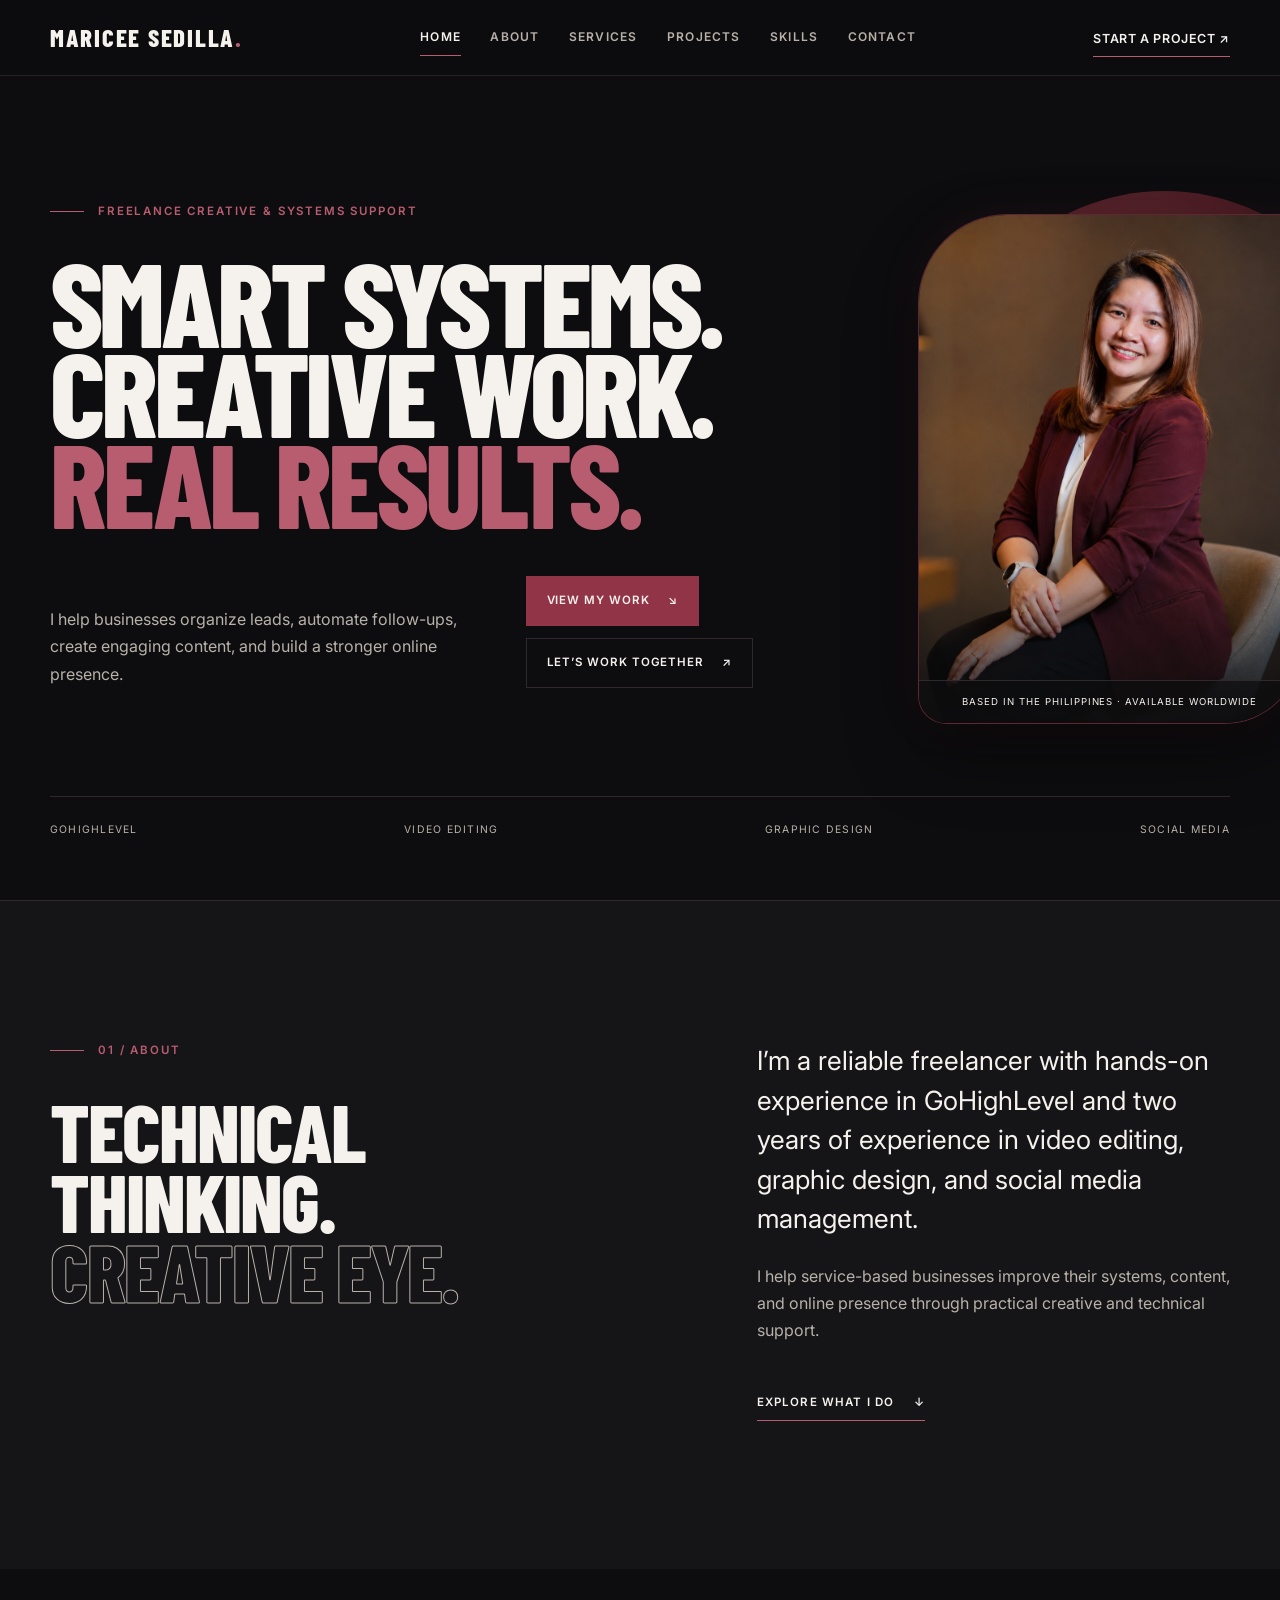
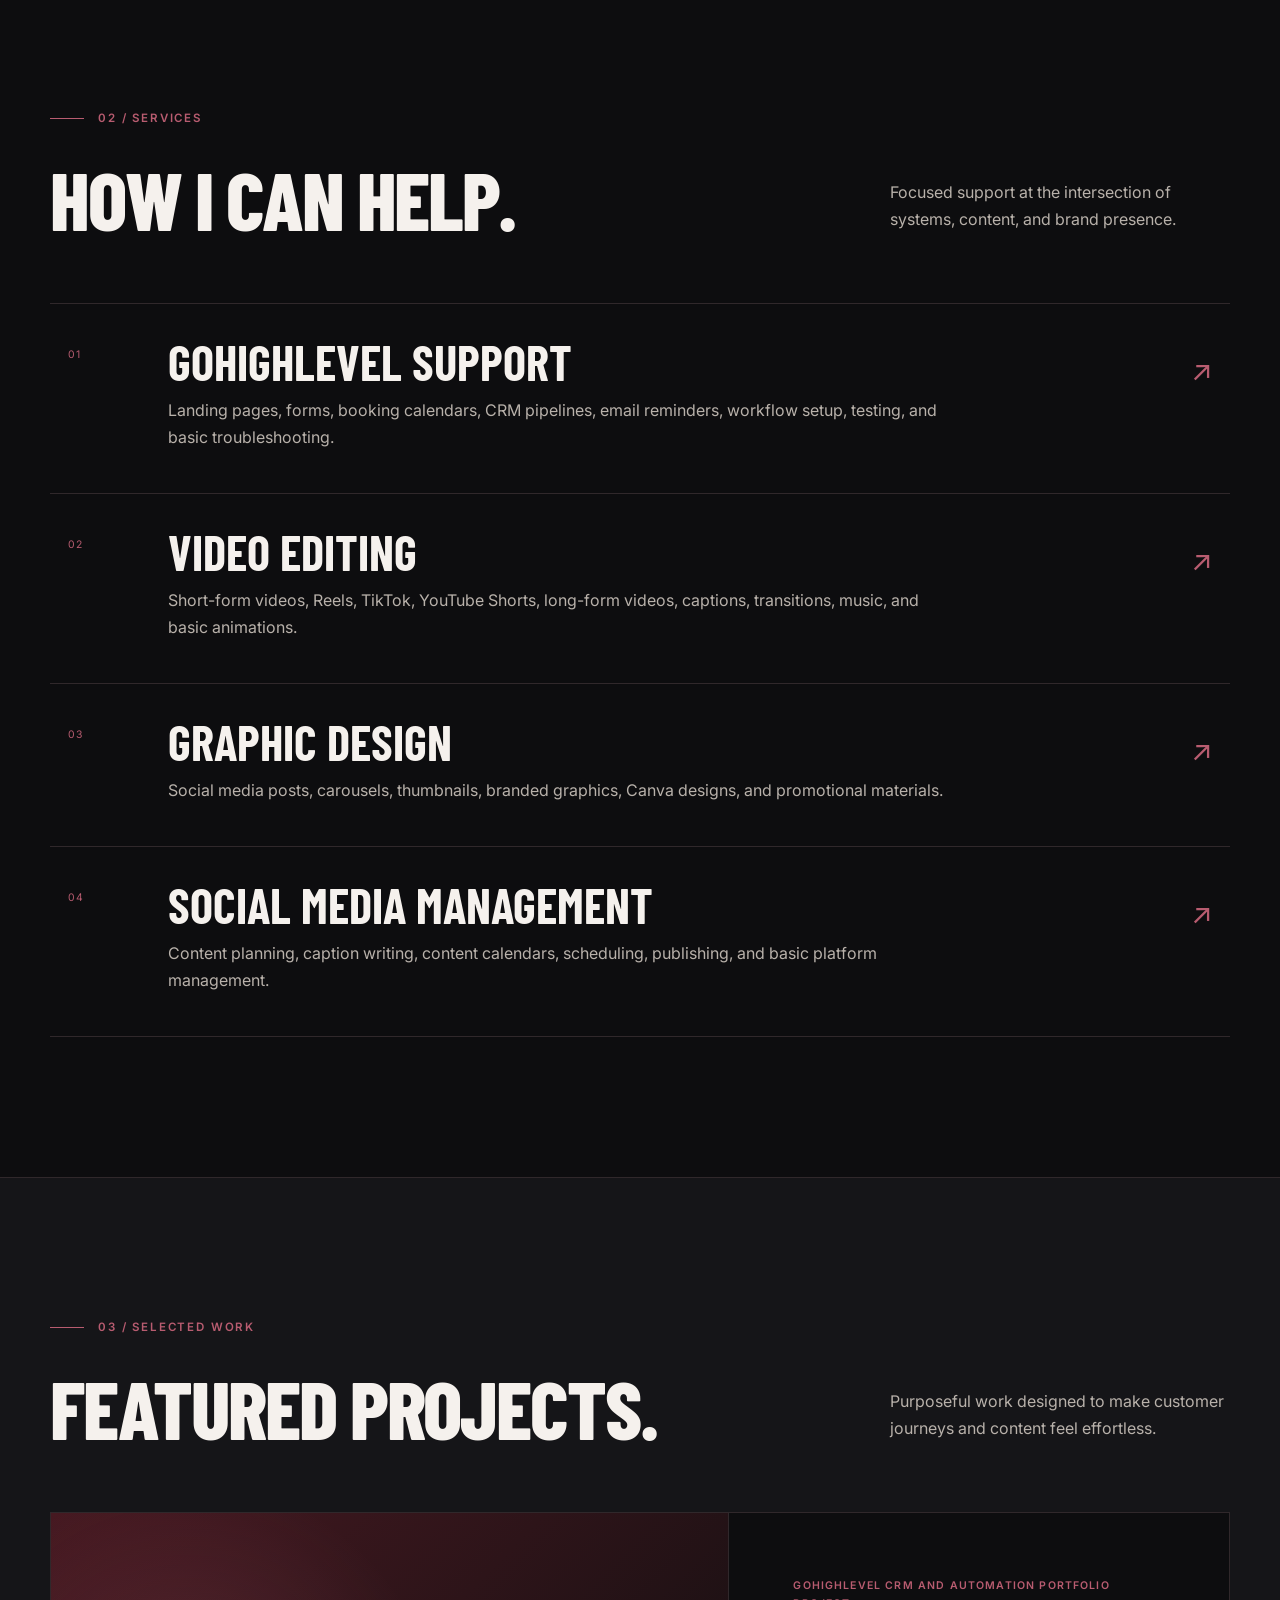
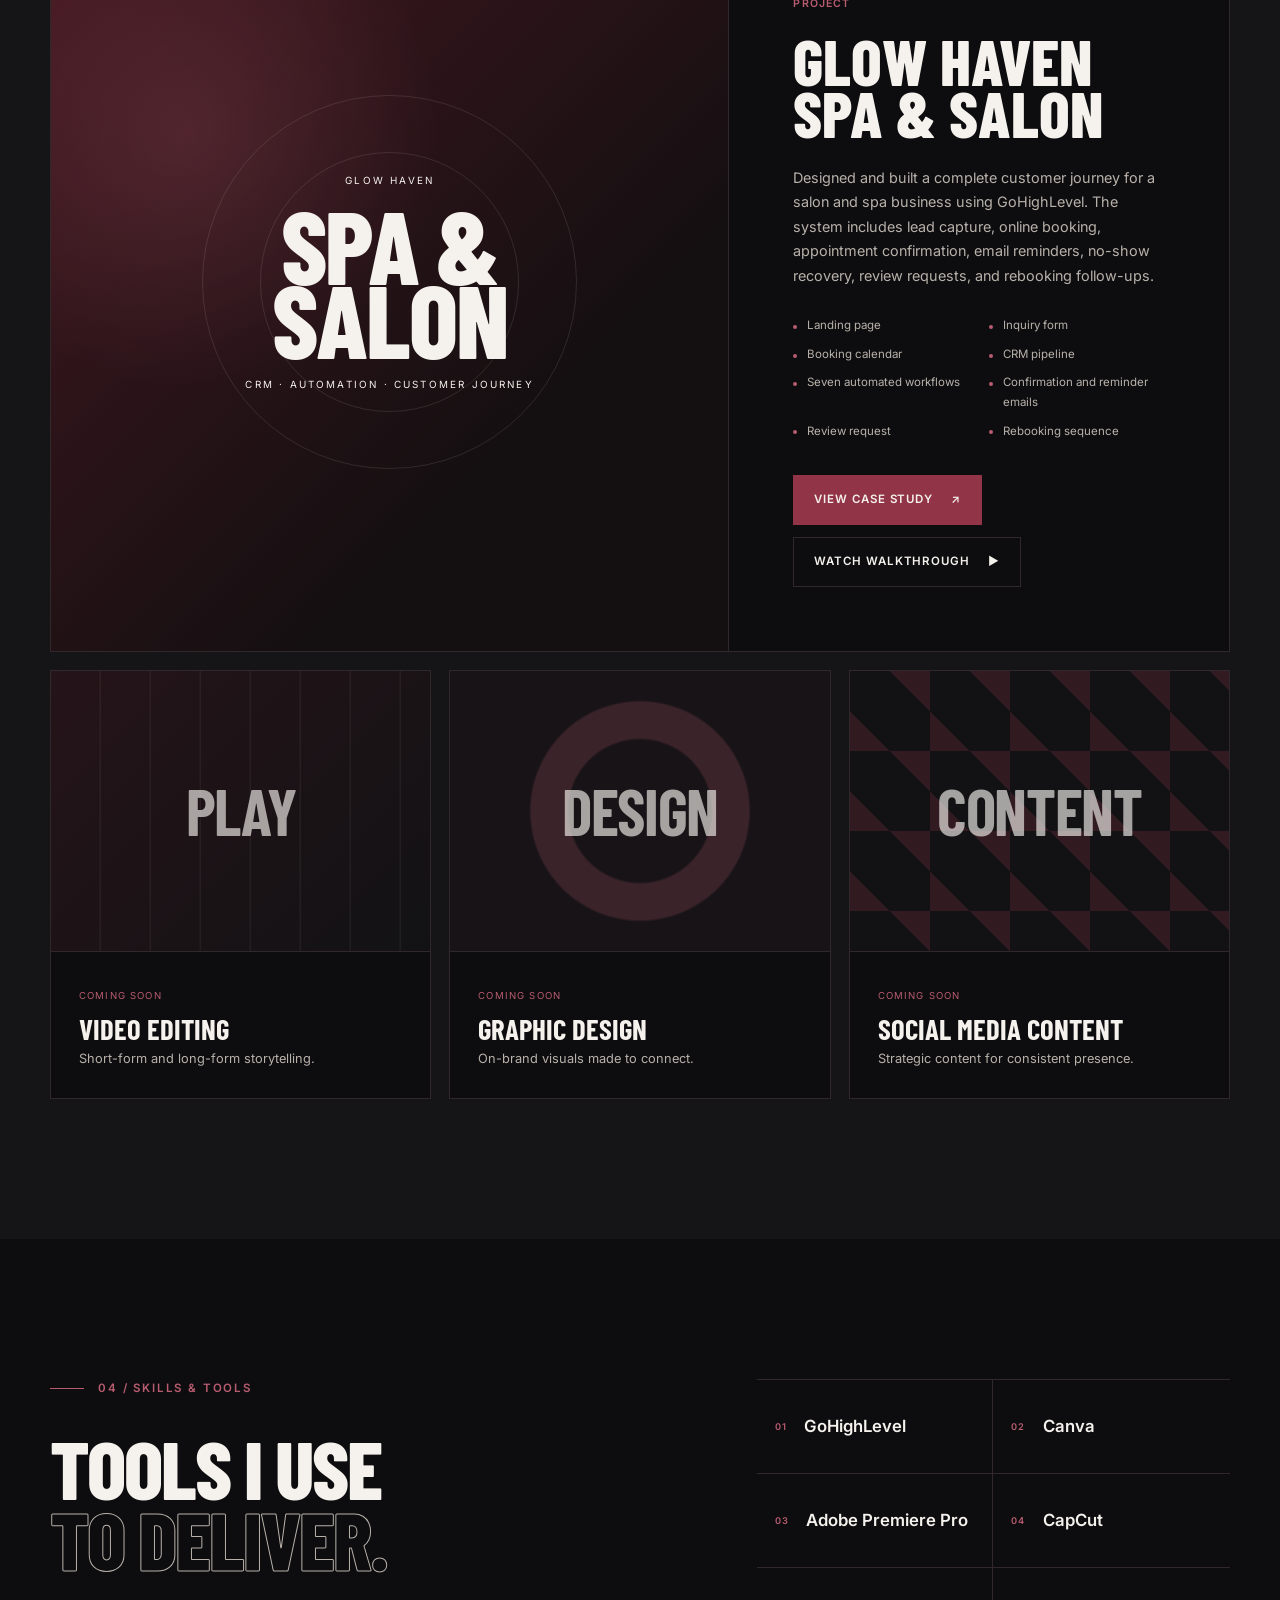
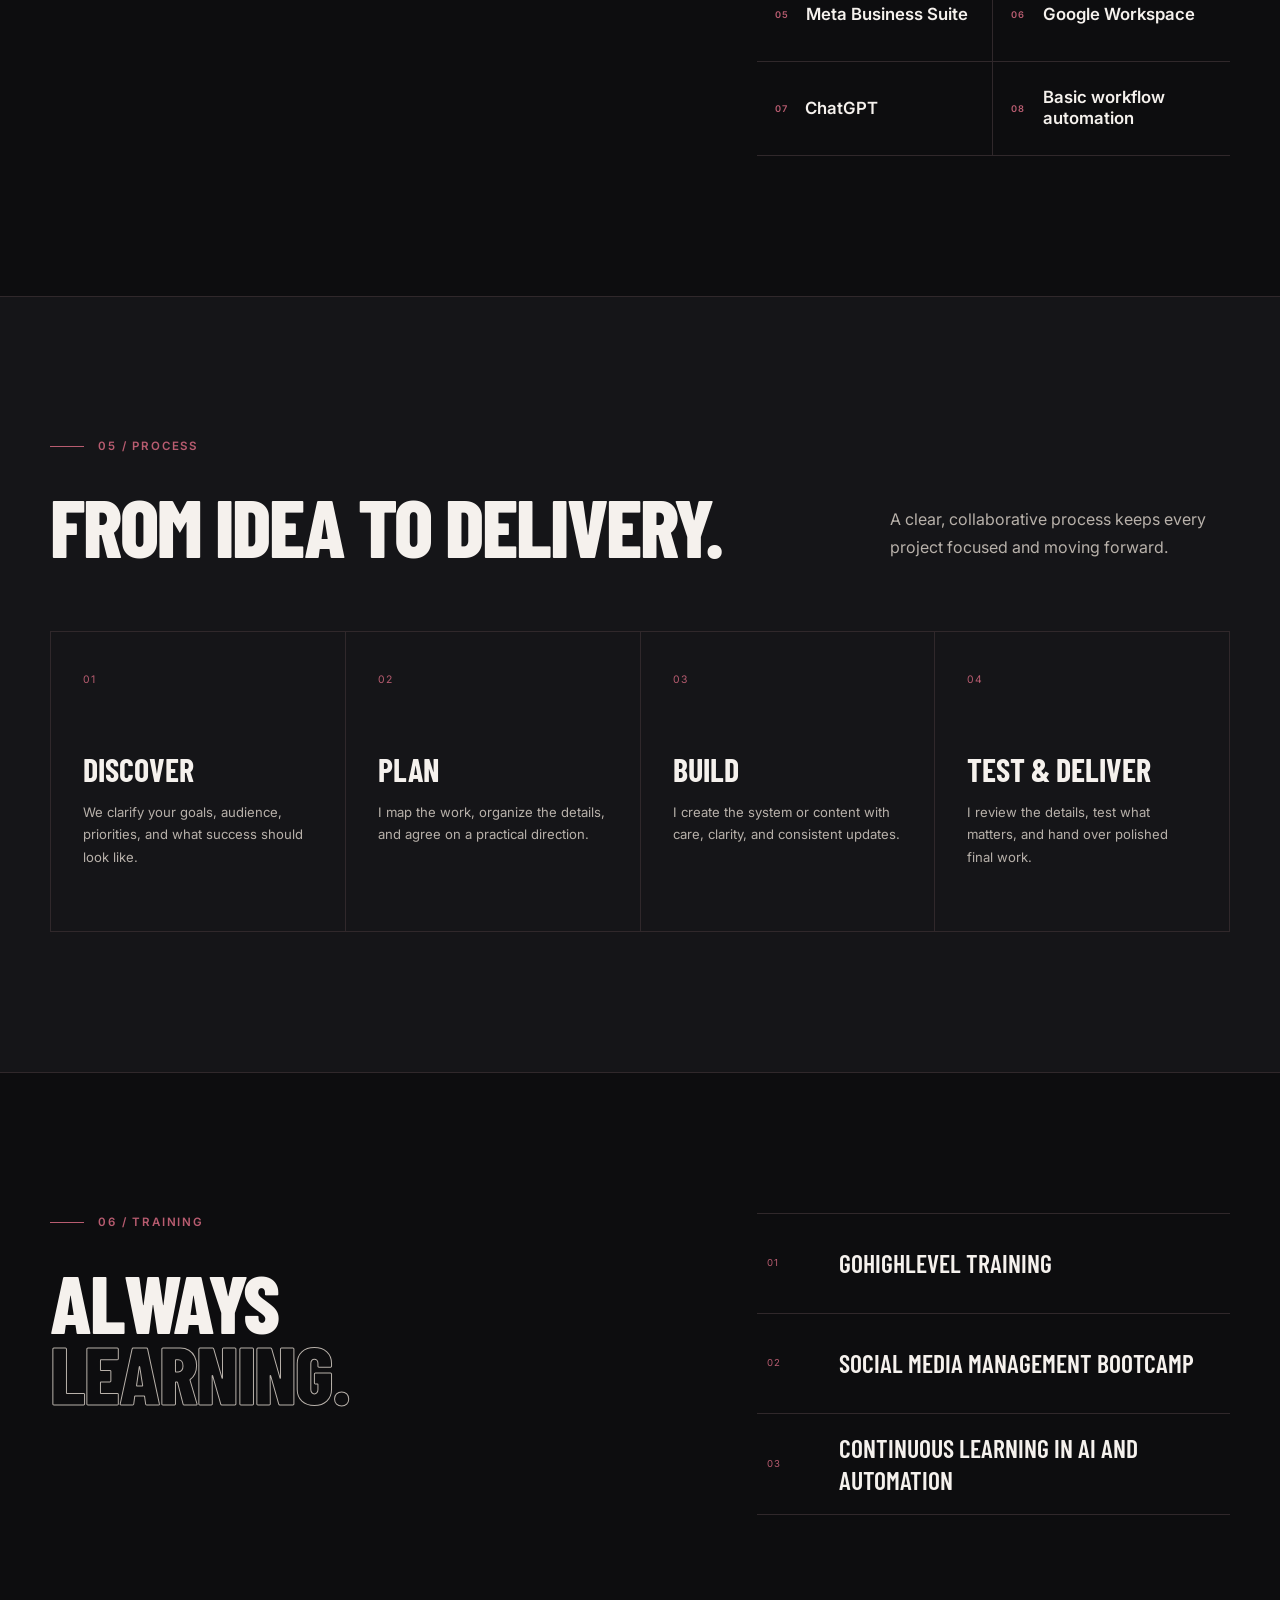
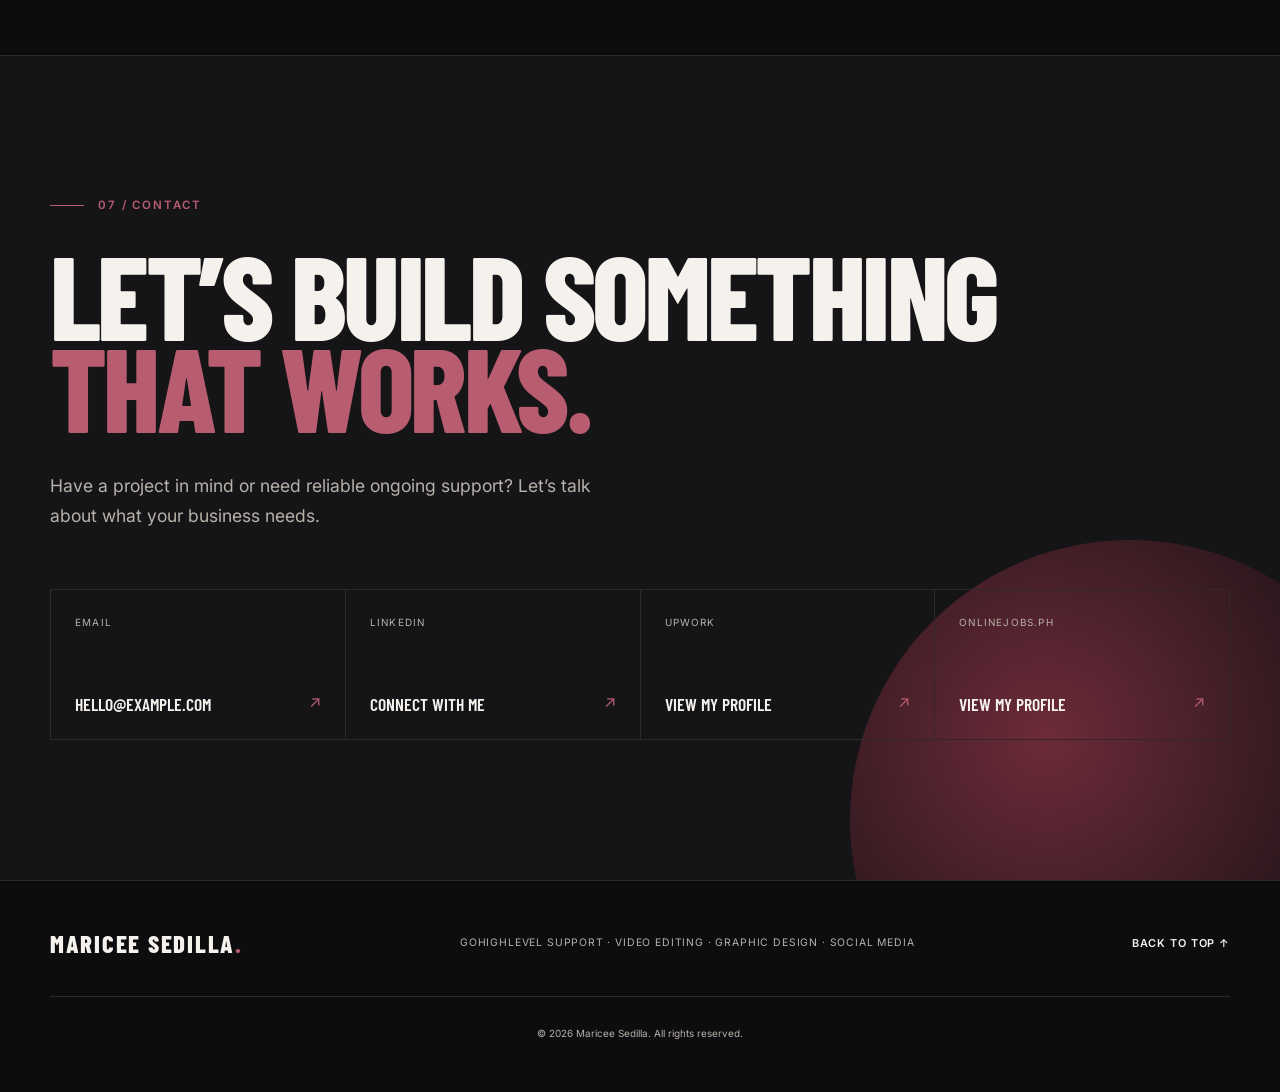
==== index.html @ 6bde1cee "Add GHL and video editing portfolio pages" ====
<!DOCTYPE html>
<html lang="en">
<head>
  <meta charset="UTF-8">
  <meta name="viewport" content="width=device-width, initial-scale=1.0">
  <meta name="description" content="Maricee provides GoHighLevel support, video editing, graphic design, and social media management for service-based businesses.">
  <meta name="theme-color" content="#0D0D0F">
  <title>Maricee — Systems, Content & Creative Support</title>
  <link rel="preconnect" href="https://fonts.googleapis.com">
  <link rel="preconnect" href="https://fonts.gstatic.com" crossorigin>
  <link href="https://fonts.googleapis.com/css2?family=Barlow+Condensed:wght@600;700;800&family=Inter:wght@400;500;600&display=swap" rel="stylesheet">
  <link rel="stylesheet" href="styles.css">
  <script src="script.js" defer></script>
</head>
<body>
  <a class="skip-link" href="#main-content">Skip to main content</a>

  <header class="site-header" id="home">
    <div class="header-inner container">
      <a class="brand" href="#home" aria-label="Maricee Sedilla, back to home">
        MARICEE SEDILLA<span aria-hidden="true">.</span>
      </a>

      <button class="menu-toggle" type="button" aria-expanded="false" aria-controls="primary-navigation">
        <span class="sr-only">Open navigation menu</span>
        <span></span>
        <span></span>
      </button>

      <nav class="primary-nav" id="primary-navigation" aria-label="Primary navigation">
        <a href="#home">Home</a>
        <a href="#about">About</a>
        <a href="#services">Services</a>
        <a href="#projects">Projects</a>
        <a href="#skills">Skills</a>
        <a href="#contact">Contact</a>
      </nav>

      <a class="header-cta" href="#contact">Start a project <span aria-hidden="true">↗</span></a>
    </div>
  </header>

  <main id="main-content">
    <section class="hero section-pad" aria-labelledby="hero-title">
      <div class="hero-orb" aria-hidden="true"></div>
      <div class="hero-grid container">
        <div class="hero-copy">
          <p class="eyebrow"><span>Freelance creative & systems support</span></p>
          <h1 id="hero-title">
            <span>SMART SYSTEMS.</span>
            <span>CREATIVE WORK.</span>
            <span class="accent-text">REAL RESULTS.</span>
          </h1>
          <div class="hero-intro">
            <p>I help businesses organize leads, automate follow-ups, create engaging content, and build a stronger online presence.</p>
            <div class="button-row">
              <a class="button button-primary" href="#projects">View My Work <span aria-hidden="true">↘</span></a>
              <a class="button button-secondary" href="#contact">Let’s Work Together <span aria-hidden="true">↗</span></a>
            </div>
          </div>
        </div>

        <div class="hero-portrait-wrap">
          <div class="portrait-frame">
            <img class="portrait-image" src="Image/maricee-sedilla.png" alt="Professional portrait of Maricee Sedilla">
            <span class="portrait-label">Based in the Philippines · Available worldwide</span>
          </div>
        </div>
      </div>

      <div class="hero-footer container" aria-label="Services overview">
        <span>GoHighLevel</span>
        <span>Video Editing</span>
        <span>Graphic Design</span>
        <span>Social Media</span>
      </div>
    </section>

    <section class="about section-pad" id="about" aria-labelledby="about-title">
      <div class="container split-layout">
        <div class="section-heading">
          <p class="eyebrow"><span>01 / About</span></p>
          <h2 id="about-title">TECHNICAL THINKING.<br><span class="outline-text">CREATIVE EYE.</span></h2>
        </div>
        <div class="about-copy">
          <p class="lead">I’m a reliable freelancer with hands-on experience in GoHighLevel and two years of experience in video editing, graphic design, and social media management.</p>
          <p>I help service-based businesses improve their systems, content, and online presence through practical creative and technical support.</p>
          <a class="text-link" href="#services">Explore what I do <span aria-hidden="true">↓</span></a>
        </div>
      </div>
    </section>

    <section class="services section-pad" id="services" aria-labelledby="services-title">
      <div class="container">
        <div class="section-heading section-heading-row">
          <div>
            <p class="eyebrow"><span>02 / Services</span></p>
            <h2 id="services-title">HOW I CAN HELP.</h2>
          </div>
          <p>Focused support at the intersection of systems, content, and brand presence.</p>
        </div>

        <div class="service-list">
          <a class="service-item service-item-link" href="./projects/ghl.html" aria-label="View the GoHighLevel Support project">
            <span class="service-number">01</span>
            <div>
              <h3>GoHighLevel Support</h3>
              <p>Landing pages, forms, booking calendars, CRM pipelines, email reminders, workflow setup, testing, and basic troubleshooting.</p>
            </div>
            <span class="service-symbol" aria-hidden="true">↗</span>
          </a>
          <a class="service-item service-item-link" href="./projects/video-editing.html" aria-label="View the Video Editing portfolio">
            <span class="service-number">02</span>
            <div>
              <h3>Video Editing</h3>
              <p>Short-form videos, Reels, TikTok, YouTube Shorts, long-form videos, captions, transitions, music, and basic animations.</p>
            </div>
            <span class="service-symbol" aria-hidden="true">↗</span>
          </a>
          <article class="service-item">
            <span class="service-number">03</span>
            <div>
              <h3>Graphic Design</h3>
              <p>Social media posts, carousels, thumbnails, branded graphics, Canva designs, and promotional materials.</p>
            </div>
            <span class="service-symbol" aria-hidden="true">↗</span>
          </article>
          <article class="service-item">
            <span class="service-number">04</span>
            <div>
              <h3>Social Media Management</h3>
              <p>Content planning, caption writing, content calendars, scheduling, publishing, and basic platform management.</p>
            </div>
            <span class="service-symbol" aria-hidden="true">↗</span>
          </article>
        </div>
      </div>
    </section>

    <section class="projects section-pad" id="projects" aria-labelledby="projects-title">
      <div class="container">
        <div class="section-heading section-heading-row">
          <div>
            <p class="eyebrow"><span>03 / Selected Work</span></p>
            <h2 id="projects-title">FEATURED PROJECTS.</h2>
          </div>
          <p>Purposeful work designed to make customer journeys and content feel effortless.</p>
        </div>

        <article class="featured-project">
          <div class="project-visual">
            <!-- Replace assets/glow-haven-cover.jpg with your finished project cover. -->
            <img src="assets/glow-haven-cover.jpg" alt="Glow Haven Spa and Salon GoHighLevel project preview" data-fallback-target="project-placeholder">
            <div class="project-placeholder" id="project-placeholder" aria-hidden="true">
              <span>GLOW HAVEN</span>
              <strong>SPA &<br>SALON</strong>
              <small>CRM · AUTOMATION · CUSTOMER JOURNEY</small>
            </div>
          </div>
          <div class="project-content">
            <p class="project-type">GoHighLevel CRM and Automation Portfolio Project</p>
            <h3>Glow Haven<br>Spa & Salon</h3>
            <p>Designed and built a complete customer journey for a salon and spa business using GoHighLevel. The system includes lead capture, online booking, appointment confirmation, email reminders, no-show recovery, review requests, and rebooking follow-ups.</p>
            <ul class="feature-list" aria-label="Project features">
              <li>Landing page</li>
              <li>Inquiry form</li>
              <li>Booking calendar</li>
              <li>CRM pipeline</li>
              <li>Seven automated workflows</li>
              <li>Confirmation and reminder emails</li>
              <li>Review request</li>
              <li>Rebooking sequence</li>
            </ul>
            <div class="button-row">
              <!-- Replace these placeholder destinations with your case study and video links. -->
              <a class="button button-primary" href="#contact">View Case Study <span aria-hidden="true">↗</span></a>
              <a class="button button-secondary" href="#contact">Watch Walkthrough <span aria-hidden="true">▶</span></a>
            </div>
          </div>
        </article>

        <div class="project-grid">
          <article class="project-card">
            <div class="card-art card-art-video" aria-hidden="true"><span>PLAY</span></div>
            <div class="card-info"><span>Coming soon</span><h3>Video Editing</h3><p>Short-form and long-form storytelling.</p></div>
          </article>
          <article class="project-card">
            <div class="card-art card-art-design" aria-hidden="true"><span>DESIGN</span></div>
            <div class="card-info"><span>Coming soon</span><h3>Graphic Design</h3><p>On-brand visuals made to connect.</p></div>
          </article>
          <article class="project-card">
            <div class="card-art card-art-social" aria-hidden="true"><span>CONTENT</span></div>
            <div class="card-info"><span>Coming soon</span><h3>Social Media Content</h3><p>Strategic content for consistent presence.</p></div>
          </article>
        </div>
      </div>
    </section>

    <section class="skills section-pad" id="skills" aria-labelledby="skills-title">
      <div class="container split-layout">
        <div class="section-heading">
          <p class="eyebrow"><span>04 / Skills & Tools</span></p>
          <h2 id="skills-title">TOOLS I USE<br><span class="outline-text">TO DELIVER.</span></h2>
        </div>
        <ul class="skills-grid">
          <li><span>01</span>GoHighLevel</li>
          <li><span>02</span>Canva</li>
          <li><span>03</span>Adobe Premiere Pro</li>
          <li><span>04</span>CapCut</li>
          <li><span>05</span>Meta Business Suite</li>
          <li><span>06</span>Google Workspace</li>
          <li><span>07</span>ChatGPT</li>
          <li><span>08</span>Basic workflow automation</li>
        </ul>
      </div>
    </section>

    <section class="process section-pad" aria-labelledby="process-title">
      <div class="container">
        <div class="section-heading section-heading-row">
          <div>
            <p class="eyebrow"><span>05 / Process</span></p>
            <h2 id="process-title">FROM IDEA TO DELIVERY.</h2>
          </div>
          <p>A clear, collaborative process keeps every project focused and moving forward.</p>
        </div>
        <ol class="process-grid">
          <li><span>01</span><h3>Discover</h3><p>We clarify your goals, audience, priorities, and what success should look like.</p></li>
          <li><span>02</span><h3>Plan</h3><p>I map the work, organize the details, and agree on a practical direction.</p></li>
          <li><span>03</span><h3>Build</h3><p>I create the system or content with care, clarity, and consistent updates.</p></li>
          <li><span>04</span><h3>Test & Deliver</h3><p>I review the details, test what matters, and hand over polished final work.</p></li>
        </ol>
      </div>
    </section>

    <section class="training section-pad" aria-labelledby="training-title">
      <div class="container split-layout">
        <div class="section-heading">
          <p class="eyebrow"><span>06 / Training</span></p>
          <h2 id="training-title">ALWAYS<br><span class="outline-text">LEARNING.</span></h2>
        </div>
        <ul class="training-list">
          <li><span>01</span><strong>GoHighLevel Training</strong></li>
          <li><span>02</span><strong>Social Media Management Bootcamp</strong></li>
          <li><span>03</span><strong>Continuous Learning in AI and Automation</strong></li>
        </ul>
      </div>
    </section>

    <section class="contact section-pad" id="contact" aria-labelledby="contact-title">
      <div class="contact-orb" aria-hidden="true"></div>
      <div class="container contact-inner">
        <p class="eyebrow"><span>07 / Contact</span></p>
        <h2 id="contact-title">LET’S BUILD SOMETHING<br><span>THAT WORKS.</span></h2>
        <p>Have a project in mind or need reliable ongoing support? Let’s talk about what your business needs.</p>
        <div class="contact-links">
          <!-- Replace the email address and # placeholders below with your real contact links. -->
          <a href="mailto:hello@example.com"><span>Email</span><strong>hello@example.com</strong><b aria-hidden="true">↗</b></a>
          <a href="#" aria-label="LinkedIn profile link — update this placeholder"><span>LinkedIn</span><strong>Connect with me</strong><b aria-hidden="true">↗</b></a>
          <a href="#" aria-label="Upwork profile link — update this placeholder"><span>Upwork</span><strong>View my profile</strong><b aria-hidden="true">↗</b></a>
          <a href="#" aria-label="OnlineJobs.ph profile link — update this placeholder"><span>OnlineJobs.ph</span><strong>View my profile</strong><b aria-hidden="true">↗</b></a>
        </div>
      </div>
    </section>
  </main>

  <footer class="site-footer">
    <div class="container footer-inner">
      <a class="brand" href="#home" aria-label="Maricee Sedilla, back to home">MARICEE SEDILLA<span aria-hidden="true">.</span></a>
      <p>GoHighLevel Support · Video Editing · Graphic Design · Social Media</p>
      <a class="back-to-top" href="#home">Back to top <span aria-hidden="true">↑</span></a>
      <small>© <span id="current-year">2026</span> Maricee Sedilla. All rights reserved.</small>
    </div>
  </footer>
</body>
</html>
---- styles.css ----
:root {
  --bg: #0d0d0f;
  --bg-soft: #151518;
  --maroon: #6e1f2a;
  --wine: #923447;
  --rose: #b85c70;
  --text: #f5f1ed;
  --text-soft: #b8b1aa;
  --border: #30282b;
  --heading: "Barlow Condensed", "Arial Narrow", sans-serif;
  --body: "Inter", Arial, sans-serif;
  --container: min(1180px, calc(100% - 48px));
  --header-height: 76px;
}

* { box-sizing: border-box; }

html {
  scroll-behavior: smooth;
  scroll-padding-top: var(--header-height);
}

body {
  margin: 0;
  background: var(--bg);
  color: var(--text);
  font-family: var(--body);
  font-size: 16px;
  line-height: 1.7;
  overflow-x: hidden;
}

body.menu-open { overflow: hidden; }

img { display: block; max-width: 100%; }
a { color: inherit; text-decoration: none; }
button { color: inherit; font: inherit; }

.container { width: var(--container); margin-inline: auto; }
.section-pad { padding: 140px 0; }
.sr-only { position: absolute; width: 1px; height: 1px; padding: 0; margin: -1px; overflow: hidden; clip: rect(0, 0, 0, 0); white-space: nowrap; border: 0; }

.skip-link {
  position: fixed;
  z-index: 999;
  top: 10px;
  left: 10px;
  padding: 10px 16px;
  background: var(--text);
  color: var(--bg);
  transform: translateY(-150%);
  transition: transform .2s ease;
}

.skip-link:focus { transform: translateY(0); }

.site-header {
  position: sticky;
  z-index: 100;
  top: 0;
  height: var(--header-height);
  border-bottom: 1px solid rgba(48, 40, 43, .75);
  background: rgba(13, 13, 15, .88);
  backdrop-filter: blur(16px);
}

.header-inner { height: 100%; display: flex; align-items: center; justify-content: space-between; gap: 28px; }
.brand { font: 800 1.55rem/1 var(--heading); letter-spacing: .07em; }
.brand span { color: var(--rose); }
.primary-nav { display: flex; align-items: center; gap: clamp(20px, 2.3vw, 38px); }
.primary-nav a { position: relative; color: var(--text-soft); font-size: .75rem; font-weight: 600; letter-spacing: .1em; text-transform: uppercase; transition: color .2s ease; }
.primary-nav a::after { position: absolute; right: 0; bottom: -8px; left: 0; height: 1px; background: var(--rose); content: ""; transform: scaleX(0); transform-origin: left; transition: transform .2s ease; }
.primary-nav a:hover, .primary-nav a.active { color: var(--text); }
.primary-nav a:hover::after, .primary-nav a.active::after { transform: scaleX(1); }
.header-cta { padding: 10px 0 7px; border-bottom: 1px solid var(--rose); font-size: .78rem; font-weight: 600; letter-spacing: .05em; text-transform: uppercase; }
.menu-toggle { display: none; width: 42px; height: 42px; padding: 11px 8px; border: 0; background: transparent; cursor: pointer; }
.menu-toggle > span:not(.sr-only) { display: block; width: 26px; height: 1px; margin: 6px 0; background: var(--text); transition: transform .2s ease; }

.eyebrow { display: flex; align-items: center; gap: 14px; margin: 0 0 34px; color: var(--rose); font-size: .72rem; font-weight: 600; letter-spacing: .16em; text-transform: uppercase; }
.eyebrow::before { width: 34px; height: 1px; background: var(--rose); content: ""; }

.hero { position: relative; min-height: calc(100vh - var(--header-height)); padding-top: 90px; padding-bottom: 0; overflow: hidden; }
.hero-orb { position: absolute; top: 14%; right: -8vw; width: clamp(270px, 34vw, 540px); aspect-ratio: 1; border-radius: 50%; background: radial-gradient(circle at 35% 35%, var(--wine), var(--maroon) 45%, #321116 75%); opacity: .78; filter: saturate(.75); }
.hero-orb::after { position: absolute; inset: 12%; border: 1px solid rgba(245, 241, 237, .12); border-radius: inherit; content: ""; }
.hero-grid { position: relative; display: grid; grid-template-columns: minmax(0, 1.65fr) minmax(270px, .65fr); align-items: center; gap: clamp(42px, 6vw, 90px); }
.hero-copy h1 { position: relative; z-index: 2; margin: 0; font: 800 clamp(4.4rem, 9.2vw, 8.7rem)/.77 var(--heading); letter-spacing: -.035em; text-transform: uppercase; }
.hero-copy h1 span { display: block; }
.hero-copy .accent-text { color: var(--rose); }
.hero-intro { display: grid; grid-template-columns: minmax(260px, 450px) auto; align-items: end; gap: 42px; margin-top: 48px; }
.hero-intro p { margin: 0; color: var(--text-soft); font-size: 1rem; }
.button-row { display: flex; flex-wrap: wrap; gap: 12px; }
.button { display: inline-flex; min-height: 50px; align-items: center; justify-content: center; gap: 18px; padding: 12px 20px; border: 1px solid var(--border); font-size: .72rem; font-weight: 600; letter-spacing: .08em; text-transform: uppercase; transition: color .2s ease, background .2s ease, border-color .2s ease, transform .2s ease; }
.button:hover { transform: translateY(-2px); }
.button-primary { border-color: var(--wine); background: var(--wine); color: var(--text); }
.button-primary:hover { border-color: var(--rose); background: var(--rose); }
.button-secondary { background: transparent; }
.button-secondary:hover { border-color: var(--rose); color: var(--rose); }
.hero-portrait-wrap { position: relative; align-self: end; padding-top: 48px; }
.portrait-frame { position: relative; aspect-ratio: 3 / 4; min-height: 510px; border: 1px solid rgba(146, 52, 71, .58); border-radius: clamp(58px, 7vw, 96px) 18px clamp(46px, 6vw, 78px) 28px; background: var(--bg-soft); box-shadow: 0 30px 70px rgba(0, 0, 0, .38), 0 0 42px rgba(110, 31, 42, .14); overflow: hidden; }
.portrait-frame::after { position: absolute; z-index: 1; inset: 0; background: linear-gradient(to bottom, rgba(110, 31, 42, .055) 0%, rgba(110, 31, 42, .035) 56%, rgba(13, 13, 15, .22) 74%, rgba(13, 13, 15, .9) 100%); content: ""; pointer-events: none; }
.portrait-image { position: absolute; inset: 0; width: 100%; height: 100%; object-fit: cover; object-position: 57% 38%; filter: brightness(1.02) contrast(1.015) saturate(.98); }
.portrait-image.is-missing { display: none; }
.portrait-label { position: absolute; z-index: 2; right: 0; bottom: 0; left: 0; padding: 13px 16px; border-top: 1px solid var(--border); background: rgba(13, 13, 15, .72); font-size: .6rem; letter-spacing: .1em; text-align: center; text-transform: uppercase; }
.hero-footer { display: flex; justify-content: space-between; gap: 24px; margin-top: 72px; padding: 24px 0; border-top: 1px solid var(--border); color: var(--text-soft); font-size: .65rem; letter-spacing: .12em; text-transform: uppercase; }

.section-heading h2 { margin: 0; font: 800 clamp(3.4rem, 6.4vw, 6.5rem)/.86 var(--heading); letter-spacing: -.025em; text-transform: uppercase; }
.outline-text { color: transparent; -webkit-text-stroke: 1px var(--text-soft); }
.split-layout { display: grid; grid-template-columns: 1.1fr .9fr; gap: clamp(60px, 10vw, 150px); }
.about { border-top: 1px solid var(--border); background: var(--bg-soft); }
.about-copy { align-self: end; padding-bottom: 8px; }
.about-copy p { margin: 0 0 24px; color: var(--text-soft); }
.about-copy .lead { color: var(--text); font-size: clamp(1.25rem, 2.1vw, 1.65rem); line-height: 1.5; }
.text-link { display: inline-flex; gap: 20px; margin-top: 24px; padding-bottom: 8px; border-bottom: 1px solid var(--rose); font-size: .72rem; font-weight: 600; letter-spacing: .1em; text-transform: uppercase; }

.section-heading-row { display: flex; align-items: flex-end; justify-content: space-between; gap: 50px; margin-bottom: 70px; }
.section-heading-row > p { width: min(100%, 340px); margin: 0; color: var(--text-soft); }
.services { background: var(--bg); }
.service-list { border-top: 1px solid var(--border); }
.service-item { display: grid; grid-template-columns: 70px minmax(0, 1fr) auto; align-items: start; gap: 30px; padding: 42px 18px; border-bottom: 1px solid var(--border); transition: background .25s ease, padding .25s ease, border-color .25s ease; }
.service-item:hover { padding-inline: 30px; background: var(--bg-soft); }
.service-item-link { cursor: pointer; }
.service-item-link:hover { border-bottom-color: rgba(146, 52, 71, .75); }
.service-item-link:focus-visible { background: var(--bg-soft); }
.service-number { color: var(--rose); font-size: .65rem; letter-spacing: .12em; }
.service-item h3 { margin: -8px 0 10px; font: 700 clamp(2rem, 3.8vw, 3.3rem)/1 var(--heading); text-transform: uppercase; }
.service-item p { max-width: 790px; margin: 0; color: var(--text-soft); }
.service-symbol { color: var(--rose); font-size: 1.8rem; transition: transform .2s ease; }
.service-item:hover .service-symbol { transform: translate(4px, -4px); }

.projects { border-top: 1px solid var(--border); background: var(--bg-soft); }
.featured-project { display: grid; grid-template-columns: 1.15fr .85fr; min-height: 650px; border: 1px solid var(--border); background: var(--bg); }
.project-visual { position: relative; min-height: 560px; overflow: hidden; }
.project-visual img { width: 100%; height: 100%; object-fit: cover; }
.project-visual img.is-missing { display: none; }
.project-placeholder { position: absolute; inset: 0; display: flex; flex-direction: column; align-items: center; justify-content: center; background: radial-gradient(circle at 20% 30%, rgba(184, 92, 112, .22), transparent 34%), linear-gradient(135deg, #461921, #140f11 70%); text-align: center; }
.project-placeholder::before, .project-placeholder::after { position: absolute; width: 55%; aspect-ratio: 1; border: 1px solid rgba(245, 241, 237, .11); border-radius: 50%; content: ""; }
.project-placeholder::after { width: 38%; }
.project-placeholder span, .project-placeholder small { position: relative; z-index: 1; font-size: .62rem; letter-spacing: .22em; }
.project-placeholder strong { position: relative; z-index: 1; margin: 20px 0; font: 800 clamp(4rem, 8vw, 7rem)/.72 var(--heading); letter-spacing: -.02em; }
.project-content { display: flex; flex-direction: column; justify-content: center; padding: clamp(34px, 5vw, 72px); border-left: 1px solid var(--border); }
.project-type { margin: 0 0 22px; color: var(--rose); font-size: .66rem; font-weight: 600; letter-spacing: .11em; text-transform: uppercase; }
.project-content h3 { margin: 0 0 26px; font: 800 clamp(3.2rem, 5vw, 5rem)/.82 var(--heading); text-transform: uppercase; }
.project-content > p:not(.project-type) { margin: 0 0 28px; color: var(--text-soft); font-size: .9rem; }
.feature-list { display: grid; grid-template-columns: 1fr 1fr; gap: 9px 20px; margin: 0 0 34px; padding: 0; list-style: none; }
.feature-list li { position: relative; padding-left: 14px; color: var(--text-soft); font-size: .72rem; }
.feature-list li::before { position: absolute; top: .75em; left: 0; width: 4px; height: 4px; border-radius: 50%; background: var(--rose); content: ""; }
.project-grid { display: grid; grid-template-columns: repeat(3, 1fr); gap: 18px; margin-top: 18px; }
.project-card { border: 1px solid var(--border); background: var(--bg); transition: border-color .25s ease, transform .25s ease; }
.project-card:hover { border-color: var(--wine); transform: translateY(-4px); }
.card-art { display: grid; min-height: 280px; place-items: center; overflow: hidden; color: rgba(245, 241, 237, .65); font: 700 clamp(2.5rem, 5vw, 4.5rem)/1 var(--heading); letter-spacing: -.02em; }
.card-art span { transition: transform .3s ease; }
.project-card:hover .card-art span { transform: scale(1.05); }
.card-art-video { background: repeating-linear-gradient(90deg, transparent 0 48px, rgba(245, 241, 237, .05) 49px 50px), linear-gradient(135deg, #251419, #121214); }
.card-art-design { background: radial-gradient(circle, transparent 30%, rgba(184, 92, 112, .22) 31% 46%, transparent 47%), #171316; }
.card-art-social { background: linear-gradient(45deg, rgba(146, 52, 71, .25) 25%, transparent 25% 75%, rgba(146, 52, 71, .25) 75%), #121214; background-size: 80px 80px; }
.card-info { padding: 28px; border-top: 1px solid var(--border); }
.card-info span { color: var(--rose); font-size: .6rem; letter-spacing: .12em; text-transform: uppercase; }
.card-info h3 { margin: 8px 0 4px; font: 700 1.8rem/1 var(--heading); text-transform: uppercase; }
.card-info p { margin: 0; color: var(--text-soft); font-size: .8rem; }

.skills { background: var(--bg); }
.skills-grid { display: grid; grid-template-columns: 1fr 1fr; align-self: end; margin: 0; padding: 0; border-top: 1px solid var(--border); list-style: none; }
.skills-grid li { display: flex; min-height: 94px; align-items: center; gap: 18px; padding: 18px; border-right: 1px solid var(--border); border-bottom: 1px solid var(--border); font: 600 1.05rem/1.25 var(--body); transition: background .2s ease, color .2s ease; }
.skills-grid li:nth-child(even) { border-right: 0; }
.skills-grid li:hover { background: var(--bg-soft); color: var(--rose); }
.skills-grid li span { color: var(--rose); font-size: .58rem; letter-spacing: .1em; }

.process { border-block: 1px solid var(--border); background: var(--bg-soft); }
.process-grid { display: grid; grid-template-columns: repeat(4, 1fr); margin: 0; padding: 0; border-top: 1px solid var(--border); border-left: 1px solid var(--border); list-style: none; counter-reset: process; }
.process-grid li { position: relative; min-height: 300px; padding: 32px; border-right: 1px solid var(--border); border-bottom: 1px solid var(--border); }
.process-grid li::after { position: absolute; right: 20px; bottom: 16px; color: rgba(245, 241, 237, .035); font: 800 8rem/1 var(--heading); content: attr(data-number); }
.process-grid span { color: var(--rose); font-size: .65rem; letter-spacing: .12em; }
.process-grid h3 { margin: 62px 0 16px; font: 700 2rem/1 var(--heading); text-transform: uppercase; }
.process-grid p { margin: 0; color: var(--text-soft); font-size: .82rem; }

.training { background: var(--bg); }
.training-list { align-self: end; margin: 0; padding: 0; border-top: 1px solid var(--border); list-style: none; }
.training-list li { display: grid; grid-template-columns: 50px 1fr; align-items: center; gap: 22px; min-height: 100px; padding: 18px 10px; border-bottom: 1px solid var(--border); }
.training-list span { color: var(--rose); font-size: .6rem; letter-spacing: .12em; }
.training-list strong { font: 600 clamp(1.25rem, 2vw, 1.65rem)/1.25 var(--heading); text-transform: uppercase; }

.contact { position: relative; border-top: 1px solid var(--border); background: var(--bg-soft); overflow: hidden; }
.contact-orb { position: absolute; right: -130px; bottom: -220px; width: 560px; aspect-ratio: 1; border-radius: 50%; background: radial-gradient(circle at 35% 35%, rgba(146, 52, 71, .7), rgba(110, 31, 42, .25) 55%, transparent 70%); }
.contact-inner { position: relative; }
.contact h2 { max-width: 970px; margin: 0 0 38px; font: 800 clamp(4rem, 9.2vw, 9rem)/.78 var(--heading); letter-spacing: -.03em; text-transform: uppercase; }
.contact h2 span { color: var(--rose); }
.contact-inner > p:not(.eyebrow) { max-width: 550px; margin: 0 0 58px; color: var(--text-soft); font-size: 1.1rem; }
.contact-links { display: grid; grid-template-columns: repeat(4, 1fr); border-top: 1px solid var(--border); border-left: 1px solid var(--border); }
.contact-links a { display: grid; min-height: 150px; grid-template-columns: 1fr auto; align-content: space-between; gap: 4px; padding: 24px; border-right: 1px solid var(--border); border-bottom: 1px solid var(--border); transition: background .2s ease; }
.contact-links a:hover { background: rgba(146, 52, 71, .14); }
.contact-links span { grid-column: 1 / -1; color: var(--text-soft); font-size: .62rem; letter-spacing: .12em; text-transform: uppercase; }
.contact-links strong { align-self: end; font: 600 1.1rem/1.2 var(--heading); text-transform: uppercase; }
.contact-links b { align-self: end; color: var(--rose); font-weight: 400; transition: transform .2s ease; }
.contact-links a:hover b { transform: translate(3px, -3px); }

.site-footer { padding: 50px 0; border-top: 1px solid var(--border); background: var(--bg); }
.footer-inner { display: grid; grid-template-columns: auto 1fr auto; align-items: center; gap: 40px; }
.footer-inner p { margin: 0; color: var(--text-soft); font-size: .65rem; letter-spacing: .08em; text-align: center; text-transform: uppercase; }
.back-to-top { font-size: .68rem; font-weight: 600; letter-spacing: .08em; text-transform: uppercase; }
.footer-inner small { grid-column: 1 / -1; padding-top: 28px; border-top: 1px solid var(--border); color: var(--text-soft); font-size: .62rem; text-align: center; }

:focus-visible { outline: 2px solid var(--rose); outline-offset: 4px; }
@media (prefers-reduced-motion: reduce) { html { scroll-behavior: auto; } *, *::before, *::after { scroll-behavior: auto !important; transition-duration: .01ms !important; } }

@media (max-width: 1024px) {
  .section-pad { padding: 110px 0; }
  .header-cta { display: none; }
  .hero-grid { grid-template-columns: minmax(0, 1.45fr) minmax(240px, .55fr); gap: 32px; }
  .hero-copy h1 { font-size: clamp(4rem, 9.6vw, 7rem); }
  .hero-intro { grid-template-columns: 1fr; gap: 28px; }
  .portrait-frame { min-height: 430px; }
  .split-layout { grid-template-columns: 1fr; gap: 60px; }
  .about-copy { max-width: 700px; }
  .featured-project { grid-template-columns: 1fr; }
  .project-visual { min-height: 560px; }
  .project-content { border-top: 1px solid var(--border); border-left: 0; }
  .project-grid { grid-template-columns: 1fr 1fr; }
  .project-card:last-child { grid-column: 1 / -1; }
  .process-grid { grid-template-columns: 1fr 1fr; }
  .contact-links { grid-template-columns: 1fr 1fr; }
}

@media (max-width: 760px) {
  :root { --container: min(100% - 32px, 620px); --header-height: 68px; }
  .section-pad { padding: 86px 0; }
  .menu-toggle { display: block; z-index: 2; margin-left: auto; }
  .menu-toggle[aria-expanded="true"] > span:nth-of-type(2) { transform: translateY(3.5px) rotate(45deg); }
  .menu-toggle[aria-expanded="true"] > span:nth-of-type(3) { transform: translateY(-3.5px) rotate(-45deg); }
  .primary-nav { position: fixed; inset: var(--header-height) 0 auto; display: grid; padding: 18px 24px 28px; border-bottom: 1px solid var(--border); background: rgba(13, 13, 15, .98); opacity: 0; pointer-events: none; transform: translateY(-12px); transition: opacity .2s ease, transform .2s ease; }
  .primary-nav.is-open { opacity: 1; pointer-events: auto; transform: translateY(0); }
  .primary-nav a { padding: 12px 0; font: 700 1.7rem/1 var(--heading); }
  .hero { padding-top: 66px; }
  .hero-grid { grid-template-columns: 1fr; }
  .hero-copy h1 { font-size: clamp(3.85rem, 18vw, 6rem); }
  .hero-intro { margin-top: 34px; }
  .hero-portrait-wrap { width: min(88%, 380px); justify-self: end; padding-top: 20px; }
  .portrait-frame { min-height: 0; }
  .hero-orb { top: 44%; right: -35vw; width: 80vw; }
  .hero-footer { flex-wrap: wrap; justify-content: flex-start; margin-top: 54px; }
  .hero-footer span { width: calc(50% - 12px); }
  .section-heading-row { display: block; margin-bottom: 48px; }
  .section-heading-row > p { margin-top: 24px; }
  .section-heading h2 { font-size: clamp(3.2rem, 15vw, 5rem); }
  .service-item { grid-template-columns: 38px 1fr; gap: 16px; padding: 30px 8px; }
  .service-symbol { display: none; }
  .service-item:hover { padding-inline: 8px; }
  .project-visual { min-height: 420px; }
  .project-content { padding: 34px 24px; }
  .feature-list { grid-template-columns: 1fr; }
  .project-grid { grid-template-columns: 1fr; }
  .project-card:last-child { grid-column: auto; }
  .card-art { min-height: 230px; }
  .skills-grid { grid-template-columns: 1fr; }
  .skills-grid li, .skills-grid li:nth-child(even) { border-right: 0; }
  .process-grid { grid-template-columns: 1fr; }
  .process-grid li { min-height: 235px; }
  .process-grid h3 { margin-top: 35px; }
  .contact h2 { font-size: clamp(3.6rem, 16vw, 6rem); }
  .contact-links { grid-template-columns: 1fr; }
  .contact-links a { min-height: 120px; }
  .footer-inner { grid-template-columns: 1fr auto; }
  .footer-inner p { display: none; }
}

@media (max-width: 420px) {
  .button-row { display: grid; }
  .button { width: 100%; }
  .hero-footer span { width: 100%; }
  .hero-portrait-wrap { width: 100%; }
}
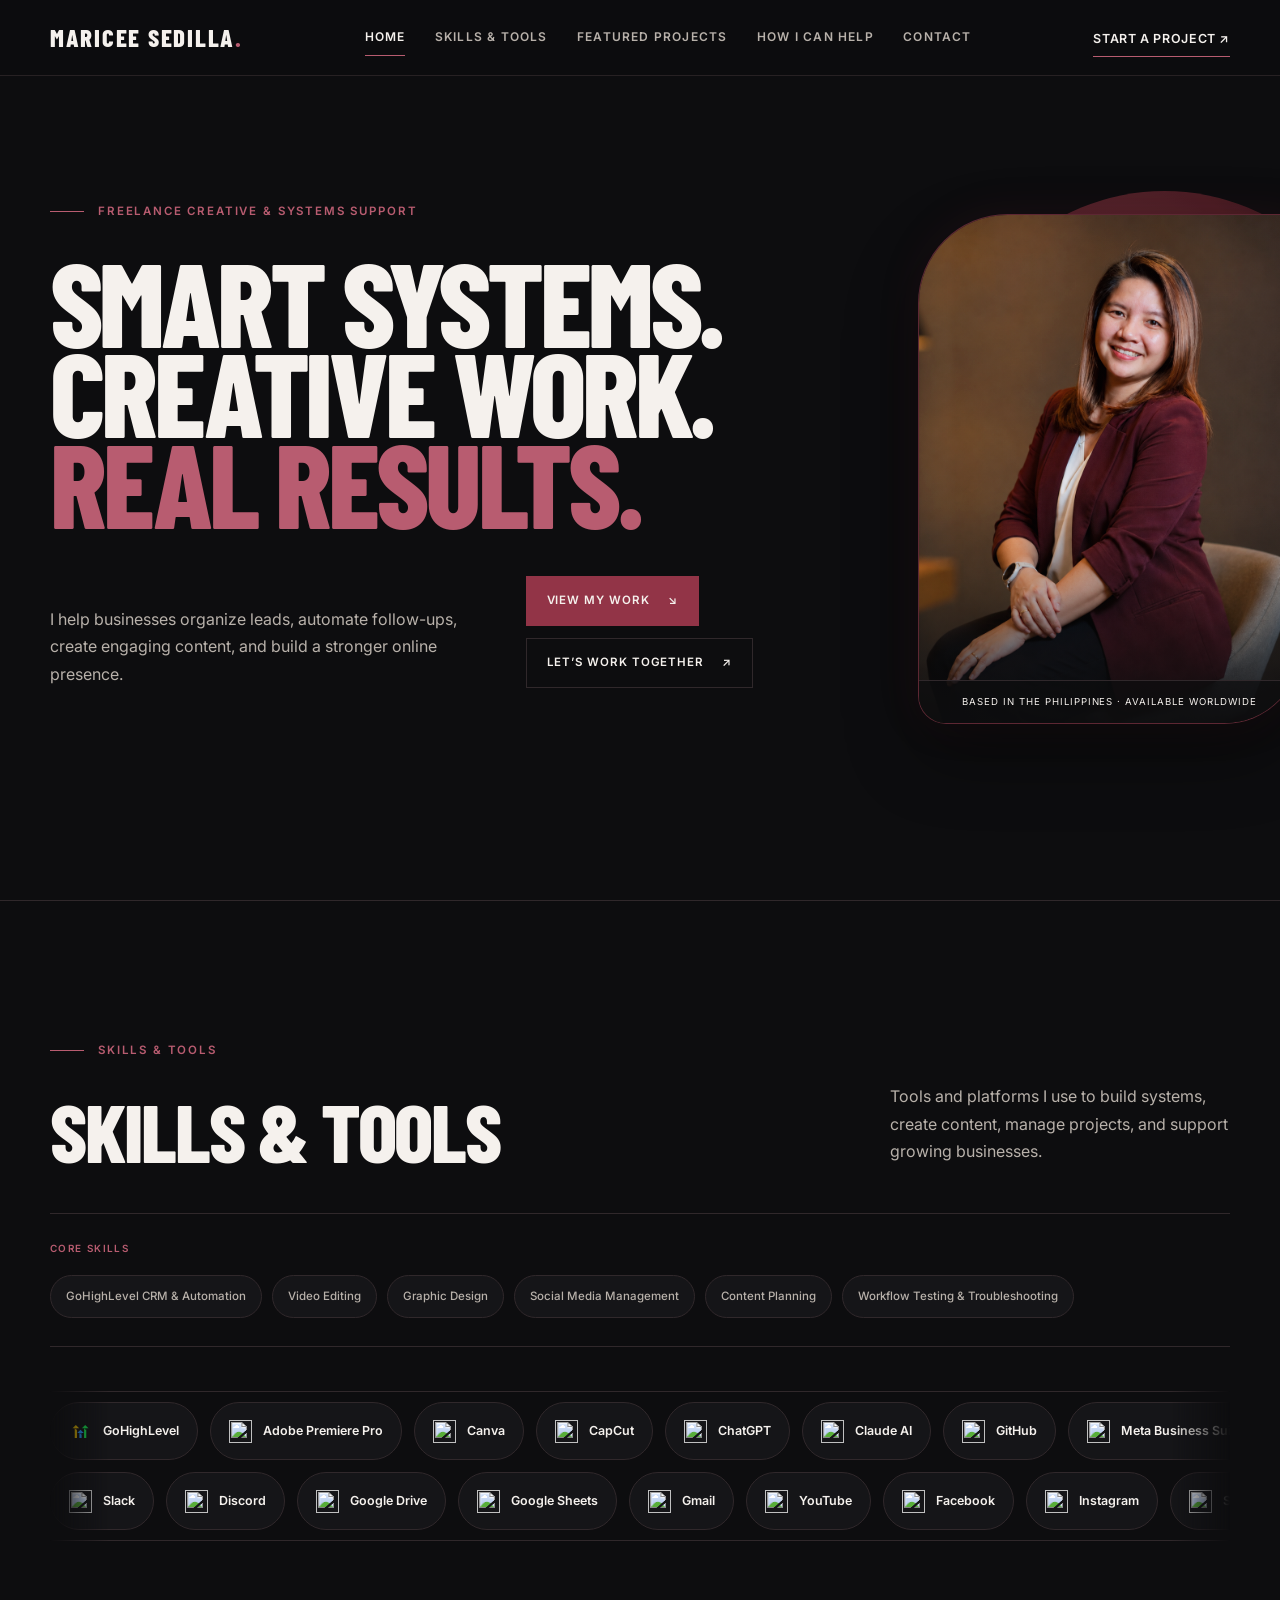
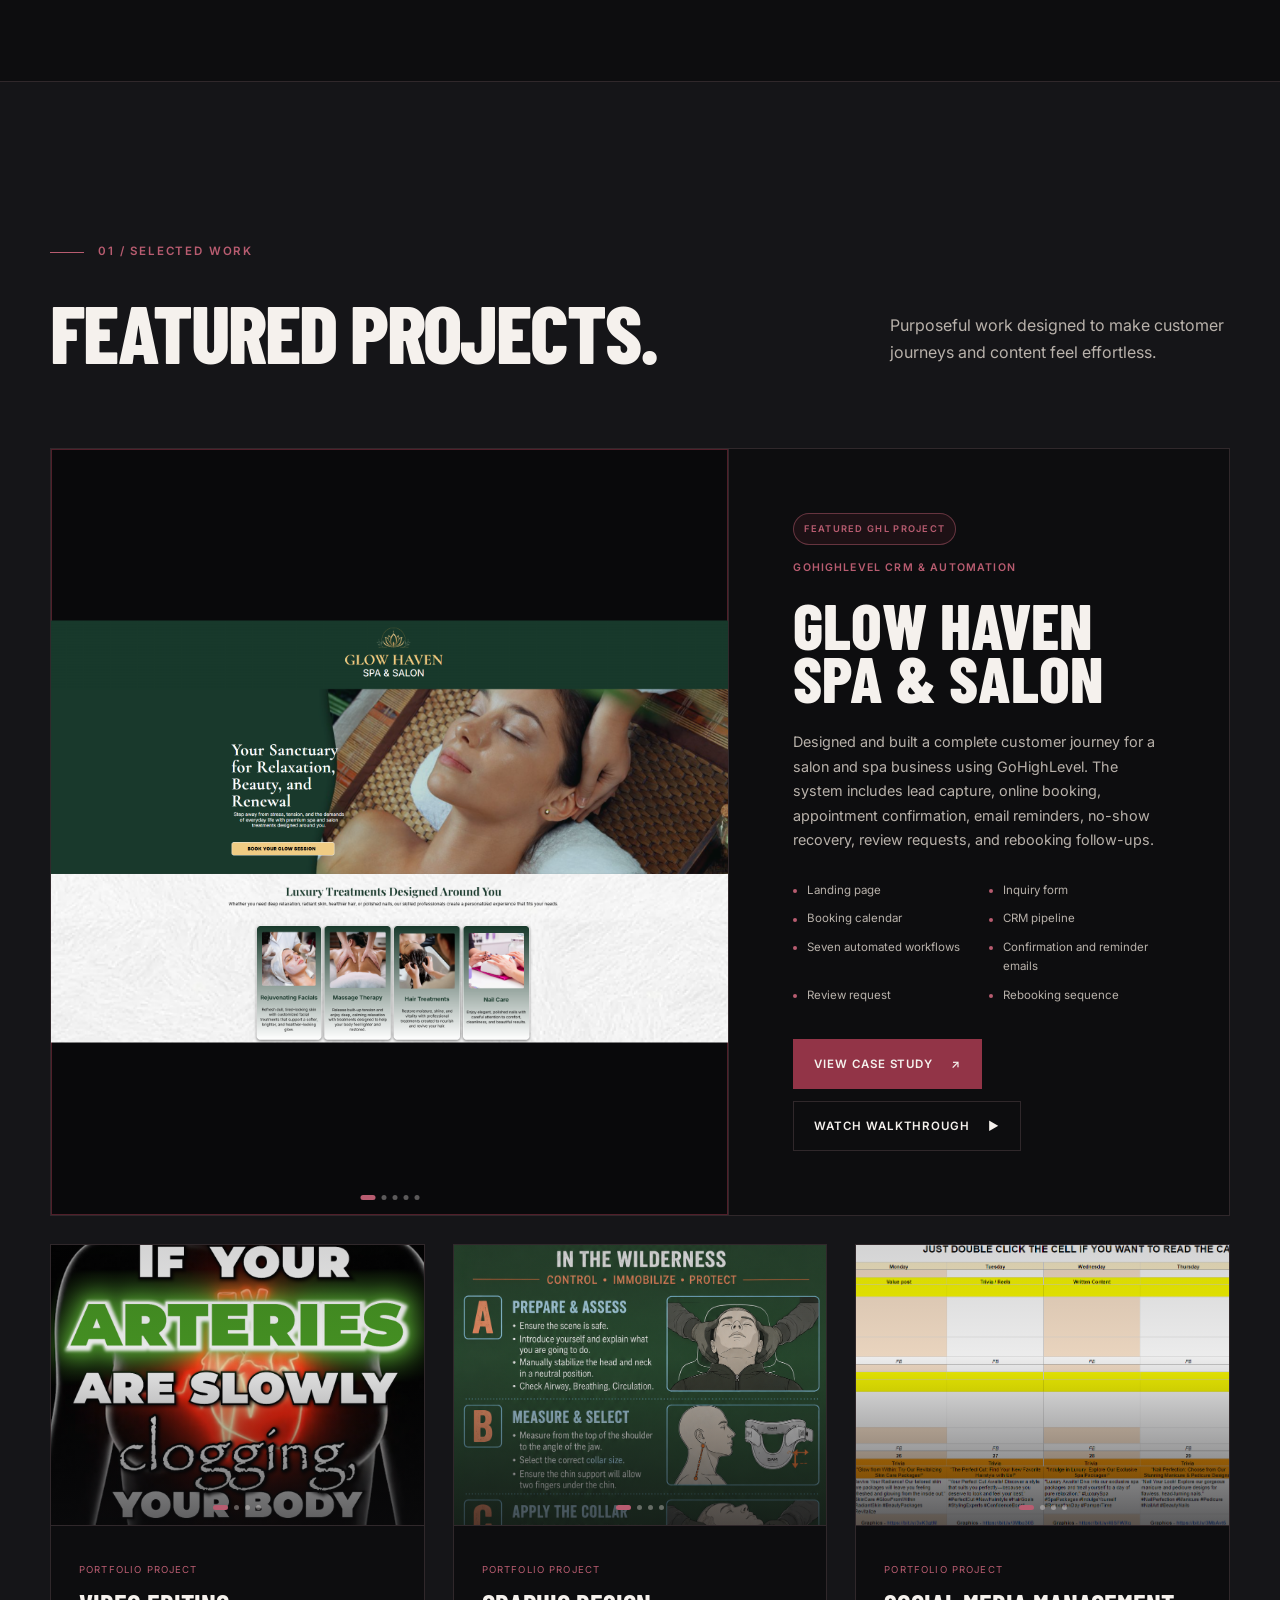
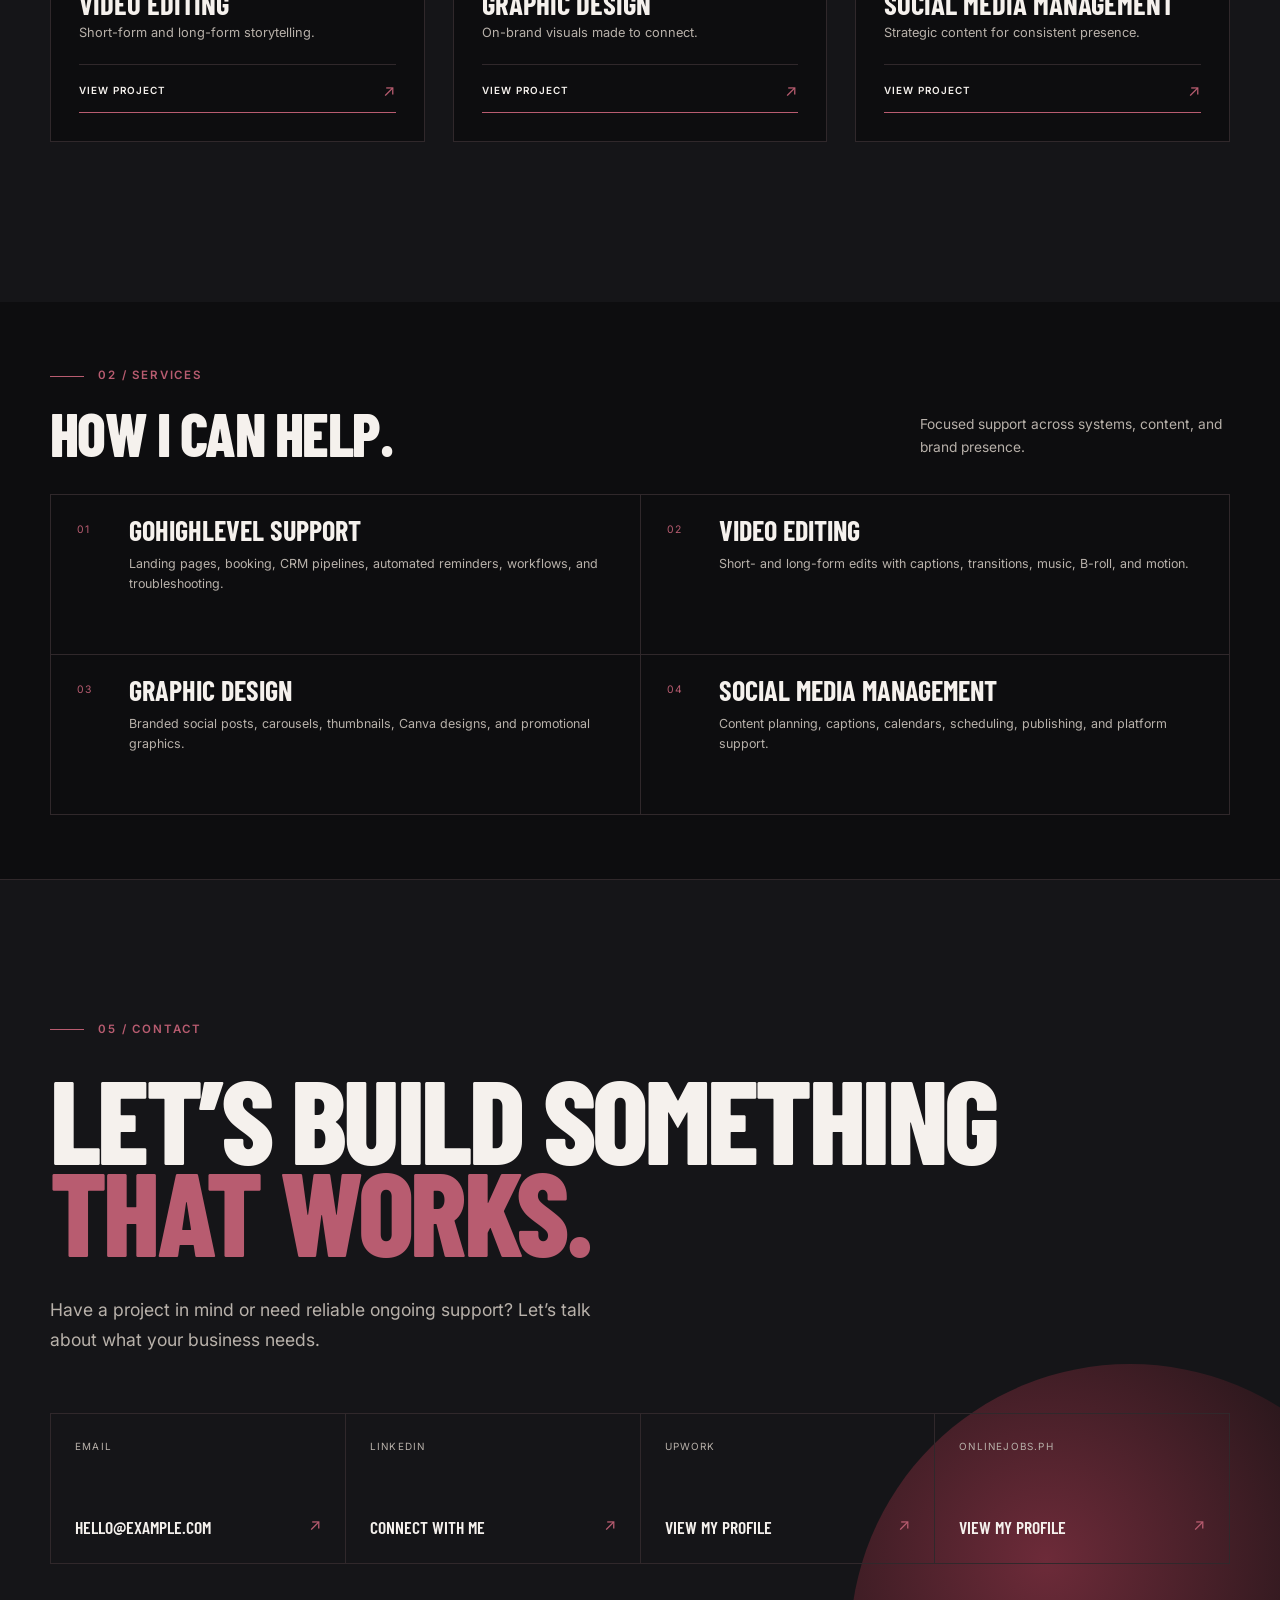
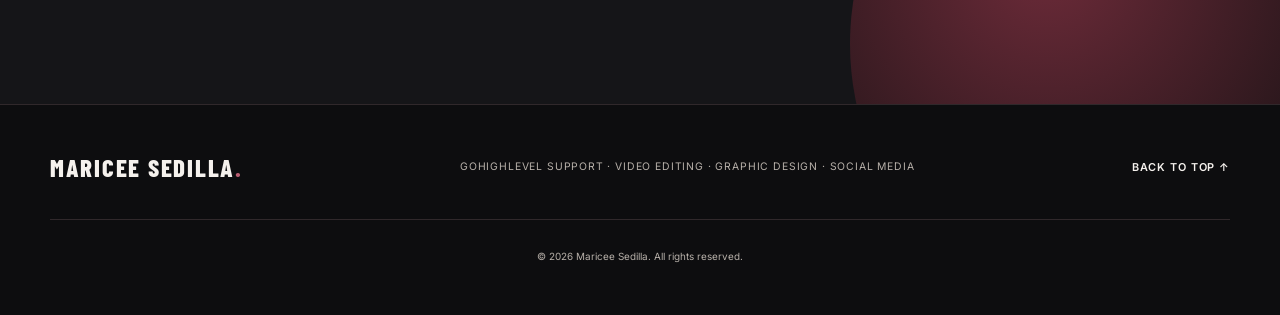
==== commit 6781f1c6: "Remove hero service strip" ====
--- a/index.html
+++ b/index.html
@@ -28,12 +28,11 @@
       </button>
 
       <nav class="primary-nav" id="primary-navigation" aria-label="Primary navigation">
-        <a href="#home">Home</a>
-        <a href="#about">About</a>
-        <a href="#services">Services</a>
-        <a href="#projects">Projects</a>
-        <a href="#skills">Skills</a>
-        <a href="#contact">Contact</a>
+        <a href="#home">HOME</a>
+        <a href="#skills">SKILLS &amp; TOOLS</a>
+        <a href="#projects">FEATURED PROJECTS</a>
+        <a href="#services">HOW I CAN HELP</a>
+        <a href="#contact">CONTACT</a>
       </nav>
 
       <a class="header-cta" href="#contact">Start a project <span aria-hidden="true">↗</span></a>
@@ -67,72 +66,59 @@
           </div>
         </div>
       </div>
-
-      <div class="hero-footer container" aria-label="Services overview">
-        <span>GoHighLevel</span>
-        <span>Video Editing</span>
-        <span>Graphic Design</span>
-        <span>Social Media</span>
-      </div>
-    </section>
-
-    <section class="about section-pad" id="about" aria-labelledby="about-title">
-      <div class="container split-layout">
-        <div class="section-heading">
-          <p class="eyebrow"><span>01 / About</span></p>
-          <h2 id="about-title">TECHNICAL THINKING.<br><span class="outline-text">CREATIVE EYE.</span></h2>
-        </div>
-        <div class="about-copy">
-          <p class="lead">I’m a reliable freelancer with hands-on experience in GoHighLevel and two years of experience in video editing, graphic design, and social media management.</p>
-          <p>I help service-based businesses improve their systems, content, and online presence through practical creative and technical support.</p>
-          <a class="text-link" href="#services">Explore what I do <span aria-hidden="true">↓</span></a>
-        </div>
-      </div>
-    </section>
-
-    <section class="services section-pad" id="services" aria-labelledby="services-title">
-      <div class="container">
-        <div class="section-heading section-heading-row">
+    </section>
+
+    <section class="skills section-pad" id="skills" aria-labelledby="skills-title">
+      <div class="container skills-layout">
+        <div class="section-heading section-heading-row skills-heading">
           <div>
-            <p class="eyebrow"><span>02 / Services</span></p>
-            <h2 id="services-title">HOW I CAN HELP.</h2>
-          </div>
-          <p>Focused support at the intersection of systems, content, and brand presence.</p>
-        </div>
-
-        <div class="service-list">
-          <a class="service-item service-item-link" href="./projects/ghl.html" aria-label="View the GoHighLevel Support project">
-            <span class="service-number">01</span>
-            <div>
-              <h3>GoHighLevel Support</h3>
-              <p>Landing pages, forms, booking calendars, CRM pipelines, email reminders, workflow setup, testing, and basic troubleshooting.</p>
-            </div>
-            <span class="service-symbol" aria-hidden="true">↗</span>
-          </a>
-          <a class="service-item service-item-link" href="./projects/video-editing.html" aria-label="View the Video Editing portfolio">
-            <span class="service-number">02</span>
-            <div>
-              <h3>Video Editing</h3>
-              <p>Short-form videos, Reels, TikTok, YouTube Shorts, long-form videos, captions, transitions, music, and basic animations.</p>
-            </div>
-            <span class="service-symbol" aria-hidden="true">↗</span>
-          </a>
-          <article class="service-item">
-            <span class="service-number">03</span>
-            <div>
-              <h3>Graphic Design</h3>
-              <p>Social media posts, carousels, thumbnails, branded graphics, Canva designs, and promotional materials.</p>
-            </div>
-            <span class="service-symbol" aria-hidden="true">↗</span>
-          </article>
-          <article class="service-item">
-            <span class="service-number">04</span>
-            <div>
-              <h3>Social Media Management</h3>
-              <p>Content planning, caption writing, content calendars, scheduling, publishing, and basic platform management.</p>
-            </div>
-            <span class="service-symbol" aria-hidden="true">↗</span>
-          </article>
+            <p class="eyebrow"><span>Skills &amp; Tools</span></p>
+            <h2 id="skills-title">SKILLS &amp; TOOLS</h2>
+          </div>
+          <p>Tools and platforms I use to build systems, create content, manage projects, and support growing businesses.</p>
+        </div>
+
+        <div class="core-skills" aria-labelledby="core-skills-title">
+          <p class="core-skills-label" id="core-skills-title">Core Skills</p>
+          <ul class="core-skills-list">
+            <li>GoHighLevel CRM &amp; Automation</li>
+            <li>Video Editing</li>
+            <li>Graphic Design</li>
+            <li>Social Media Management</li>
+            <li>Content Planning</li>
+            <li>Workflow Testing &amp; Troubleshooting</li>
+          </ul>
+        </div>
+
+        <div class="tools-marquee" data-tool-marquee aria-label="Tools I use">
+          <div class="tool-marquee-row" data-marquee-row>
+            <div class="tool-marquee-track">
+              <ul class="tool-marquee-group">
+                <li><img src="assets/icons/highlevel-arrows.svg" alt="" loading="lazy" decoding="async">GoHighLevel</li>
+                <li><img src="https://api.iconify.design/devicon/premierepro.svg" alt="" loading="lazy" decoding="async">Adobe Premiere Pro</li>
+                <li><img src="https://api.iconify.design/simple-icons/canva.svg?color=%23B85C70" alt="" loading="lazy" decoding="async">Canva</li>
+                <li><img src="https://api.iconify.design/arcticons/capcut.svg?color=%23B85C70" alt="" loading="lazy" decoding="async">CapCut</li>
+                <li><img src="https://api.iconify.design/simple-icons/openai.svg?color=%23B85C70" alt="" loading="lazy" decoding="async">ChatGPT</li>
+                <li><img src="https://api.iconify.design/simple-icons/claude.svg?color=%23B85C70" alt="" loading="lazy" decoding="async">Claude AI</li>
+                <li><img src="https://api.iconify.design/simple-icons/github.svg?color=%23B85C70" alt="" loading="lazy" decoding="async">GitHub</li>
+                <li><img src="https://api.iconify.design/simple-icons/meta.svg?color=%23B85C70" alt="" loading="lazy" decoding="async">Meta Business Suite</li>
+              </ul>
+            </div>
+          </div>
+          <div class="tool-marquee-row tool-marquee-row-reverse" data-marquee-row>
+            <div class="tool-marquee-track">
+              <ul class="tool-marquee-group">
+                <li><img src="https://api.iconify.design/simple-icons/slack.svg?color=%23B85C70" alt="" loading="lazy" decoding="async">Slack</li>
+                <li><img src="https://api.iconify.design/simple-icons/discord.svg?color=%23B85C70" alt="" loading="lazy" decoding="async">Discord</li>
+                <li><img src="https://api.iconify.design/simple-icons/googledrive.svg?color=%23B85C70" alt="" loading="lazy" decoding="async">Google Drive</li>
+                <li><img src="https://api.iconify.design/simple-icons/googlesheets.svg?color=%23B85C70" alt="" loading="lazy" decoding="async">Google Sheets</li>
+                <li><img src="https://api.iconify.design/simple-icons/gmail.svg?color=%23B85C70" alt="" loading="lazy" decoding="async">Gmail</li>
+                <li><img src="https://api.iconify.design/simple-icons/youtube.svg?color=%23B85C70" alt="" loading="lazy" decoding="async">YouTube</li>
+                <li><img src="https://api.iconify.design/simple-icons/facebook.svg?color=%23B85C70" alt="" loading="lazy" decoding="async">Facebook</li>
+                <li><img src="https://api.iconify.design/simple-icons/instagram.svg?color=%23B85C70" alt="" loading="lazy" decoding="async">Instagram</li>
+              </ul>
+            </div>
+          </div>
         </div>
       </div>
     </section>
@@ -141,25 +127,26 @@
       <div class="container">
         <div class="section-heading section-heading-row">
           <div>
-            <p class="eyebrow"><span>03 / Selected Work</span></p>
+            <p class="eyebrow"><span>01 / Selected Work</span></p>
             <h2 id="projects-title">FEATURED PROJECTS.</h2>
           </div>
           <p>Purposeful work designed to make customer journeys and content feel effortless.</p>
         </div>
 
         <article class="featured-project">
-          <div class="project-visual">
-            <!-- Replace assets/glow-haven-cover.jpg with your finished project cover. -->
-            <img src="assets/glow-haven-cover.jpg" alt="Glow Haven Spa and Salon GoHighLevel project preview" data-fallback-target="project-placeholder">
-            <div class="project-placeholder" id="project-placeholder" aria-hidden="true">
-              <span>GLOW HAVEN</span>
-              <strong>SPA &<br>SALON</strong>
-              <small>CRM · AUTOMATION · CUSTOMER JOURNEY</small>
-            </div>
+          <a class="project-card-link" href="./projects/ghl.html" aria-label="View the Glow Haven Spa and Salon project"></a>
+          <div class="project-visual glow-haven-slider" data-project-slider data-slider-interval="5000" aria-hidden="true">
+            <div class="project-slide is-active"><img src="Image/Glow-Haven/landing-page.png" alt=""></div>
+            <div class="project-slide"><img src="Image/Glow-Haven/booking-page.png" alt="" loading="lazy"></div>
+            <div class="project-slide"><img src="Image/Glow-Haven/pipeline.png" alt="" loading="lazy"></div>
+            <div class="project-slide"><img src="Image/Glow-Haven/workflow-overview.png" alt="" loading="lazy"></div>
+            <div class="project-slide"><img src="Image/Glow-Haven/email-template.png" alt="" loading="lazy"></div>
+            <span class="slider-dots"><i class="is-active"></i><i></i><i></i><i></i><i></i></span>
           </div>
           <div class="project-content">
-            <p class="project-type">GoHighLevel CRM and Automation Portfolio Project</p>
-            <h3>Glow Haven<br>Spa & Salon</h3>
+            <span class="featured-project-badge">Featured GHL Project</span>
+            <p class="project-type">GoHighLevel CRM &amp; Automation</p>
+            <h3>Glow Haven<br>Spa &amp; Salon</h3>
             <p>Designed and built a complete customer journey for a salon and spa business using GoHighLevel. The system includes lead capture, online booking, appointment confirmation, email reminders, no-show recovery, review requests, and rebooking follow-ups.</p>
             <ul class="feature-list" aria-label="Project features">
               <li>Landing page</li>
@@ -172,85 +159,97 @@
               <li>Rebooking sequence</li>
             </ul>
             <div class="button-row">
-              <!-- Replace these placeholder destinations with your case study and video links. -->
-              <a class="button button-primary" href="#contact">View Case Study <span aria-hidden="true">↗</span></a>
-              <a class="button button-secondary" href="#contact">Watch Walkthrough <span aria-hidden="true">▶</span></a>
+              <a class="button button-primary" href="./projects/ghl.html">View Case Study <span aria-hidden="true">↗</span></a>
+              <a class="button button-secondary" href="https://drive.google.com/file/d/1BEkgUocpaFqg0GrDTWSdNxrob_qtw77V/view?usp=sharing" target="_blank" rel="noopener noreferrer">Watch Walkthrough <span aria-hidden="true">▶</span></a>
             </div>
           </div>
         </article>
 
         <div class="project-grid">
           <article class="project-card">
-            <div class="card-art card-art-video" aria-hidden="true"><span>PLAY</span></div>
-            <div class="card-info"><span>Coming soon</span><h3>Video Editing</h3><p>Short-form and long-form storytelling.</p></div>
+            <a class="project-card-link" href="./projects/video-editing.html" aria-label="View the Video Editing portfolio"></a>
+            <div class="card-art card-art-video" data-project-slider aria-hidden="true">
+              <div class="project-slide is-active"><img src="Image/Video-Editing/Health/health-video-01.png" alt=""></div>
+              <div class="project-slide"><img src="Image/Video-Editing/Health/health-video-02.png" alt="" loading="lazy"></div>
+              <div class="project-slide"><img src="Image/Video-Editing/Survival/survival-video-01.png" alt="" loading="lazy"></div>
+              <div class="project-slide"><img src="Image/Video-Editing/Survival/survival-video-02.png" alt="" loading="lazy"></div>
+              <span class="slider-dots"><i class="is-active"></i><i></i><i></i><i></i></span>
+            </div>
+            <div class="card-info"><span>Portfolio project</span><h3>Video Editing</h3><p>Short-form and long-form storytelling.</p><a class="project-card-button" href="./projects/video-editing.html">View Project <b aria-hidden="true">↗</b></a></div>
           </article>
           <article class="project-card">
-            <div class="card-art card-art-design" aria-hidden="true"><span>DESIGN</span></div>
-            <div class="card-info"><span>Coming soon</span><h3>Graphic Design</h3><p>On-brand visuals made to connect.</p></div>
+            <a class="project-card-link" href="./projects/graphic-design.html" aria-label="View the Graphic Design portfolio"></a>
+            <div class="card-art card-art-design" data-project-slider aria-hidden="true">
+              <div class="project-slide is-active"><img src="Image/Graphic-Design/social-post-01.png" alt=""></div>
+              <div class="project-slide"><img src="Image/Graphic-Design/youtube-thumbnail-01.png" alt="" loading="lazy"></div>
+              <div class="project-slide"><img src="Image/Graphic-Design/promo-graphic-01.png" alt="" loading="lazy"></div>
+              <div class="project-slide"><img src="Image/Graphic-Design/youtube-thumbnail-02.png" alt="" loading="lazy"></div>
+              <span class="slider-dots"><i class="is-active"></i><i></i><i></i><i></i></span>
+            </div>
+            <div class="card-info"><span>Portfolio project</span><h3>Graphic Design</h3><p>On-brand visuals made to connect.</p><a class="project-card-button" href="./projects/graphic-design.html">View Project <b aria-hidden="true">↗</b></a></div>
           </article>
           <article class="project-card">
-            <div class="card-art card-art-social" aria-hidden="true"><span>CONTENT</span></div>
-            <div class="card-info"><span>Coming soon</span><h3>Social Media Content</h3><p>Strategic content for consistent presence.</p></div>
-          </article>
-        </div>
-      </div>
-    </section>
-
-    <section class="skills section-pad" id="skills" aria-labelledby="skills-title">
-      <div class="container split-layout">
-        <div class="section-heading">
-          <p class="eyebrow"><span>04 / Skills & Tools</span></p>
-          <h2 id="skills-title">TOOLS I USE<br><span class="outline-text">TO DELIVER.</span></h2>
-        </div>
-        <ul class="skills-grid">
-          <li><span>01</span>GoHighLevel</li>
-          <li><span>02</span>Canva</li>
-          <li><span>03</span>Adobe Premiere Pro</li>
-          <li><span>04</span>CapCut</li>
-          <li><span>05</span>Meta Business Suite</li>
-          <li><span>06</span>Google Workspace</li>
-          <li><span>07</span>ChatGPT</li>
-          <li><span>08</span>Basic workflow automation</li>
-        </ul>
-      </div>
-    </section>
-
-    <section class="process section-pad" aria-labelledby="process-title">
+            <a class="project-card-link" href="./projects/social-media.html" aria-label="View the Social Media Management portfolio"></a>
+            <div class="card-art card-art-social" data-project-slider aria-hidden="true">
+              <div class="project-slide is-active"><img src="Image/Social-Media/content-calendar-01.png" alt=""></div>
+              <div class="project-slide"><img src="Image/Social-Media/content-calendar-02.png" alt="" loading="lazy"></div>
+              <div class="project-slide"><img src="Image/Social-Media/content-scheduled-01.png" alt="" loading="lazy"></div>
+              <div class="project-slide"><img src="Image/Social-Media/content-scheduled-02.png" alt="" loading="lazy"></div>
+              <span class="slider-dots"><i class="is-active"></i><i></i><i></i><i></i></span>
+            </div>
+            <div class="card-info"><span>Portfolio project</span><h3>Social Media Management</h3><p>Strategic content for consistent presence.</p><a class="project-card-button" href="./projects/social-media.html">View Project <b aria-hidden="true">↗</b></a></div>
+          </article>
+        </div>
+      </div>
+    </section>
+
+    <section class="services section-pad" id="services" aria-labelledby="services-title">
       <div class="container">
         <div class="section-heading section-heading-row">
           <div>
-            <p class="eyebrow"><span>05 / Process</span></p>
-            <h2 id="process-title">FROM IDEA TO DELIVERY.</h2>
-          </div>
-          <p>A clear, collaborative process keeps every project focused and moving forward.</p>
-        </div>
-        <ol class="process-grid">
-          <li><span>01</span><h3>Discover</h3><p>We clarify your goals, audience, priorities, and what success should look like.</p></li>
-          <li><span>02</span><h3>Plan</h3><p>I map the work, organize the details, and agree on a practical direction.</p></li>
-          <li><span>03</span><h3>Build</h3><p>I create the system or content with care, clarity, and consistent updates.</p></li>
-          <li><span>04</span><h3>Test & Deliver</h3><p>I review the details, test what matters, and hand over polished final work.</p></li>
-        </ol>
-      </div>
-    </section>
-
-    <section class="training section-pad" aria-labelledby="training-title">
-      <div class="container split-layout">
-        <div class="section-heading">
-          <p class="eyebrow"><span>06 / Training</span></p>
-          <h2 id="training-title">ALWAYS<br><span class="outline-text">LEARNING.</span></h2>
-        </div>
-        <ul class="training-list">
-          <li><span>01</span><strong>GoHighLevel Training</strong></li>
-          <li><span>02</span><strong>Social Media Management Bootcamp</strong></li>
-          <li><span>03</span><strong>Continuous Learning in AI and Automation</strong></li>
-        </ul>
+            <p class="eyebrow"><span>02 / Services</span></p>
+            <h2 id="services-title">HOW I CAN HELP.</h2>
+          </div>
+          <p>Focused support across systems, content, and brand presence.</p>
+        </div>
+
+        <div class="service-list">
+          <article class="service-item">
+            <span class="service-number">01</span>
+            <div>
+              <h3>GoHighLevel Support</h3>
+              <p>Landing pages, booking, CRM pipelines, automated reminders, workflows, and troubleshooting.</p>
+            </div>
+          </article>
+          <article class="service-item">
+            <span class="service-number">02</span>
+            <div>
+              <h3>Video Editing</h3>
+              <p>Short- and long-form edits with captions, transitions, music, B-roll, and motion.</p>
+            </div>
+          </article>
+          <article class="service-item">
+            <span class="service-number">03</span>
+            <div>
+              <h3>Graphic Design</h3>
+              <p>Branded social posts, carousels, thumbnails, Canva designs, and promotional graphics.</p>
+            </div>
+          </article>
+          <article class="service-item">
+            <span class="service-number">04</span>
+            <div>
+              <h3>Social Media Management</h3>
+              <p>Content planning, captions, calendars, scheduling, publishing, and platform support.</p>
+            </div>
+          </article>
+        </div>
       </div>
     </section>
 
     <section class="contact section-pad" id="contact" aria-labelledby="contact-title">
       <div class="contact-orb" aria-hidden="true"></div>
       <div class="container contact-inner">
-        <p class="eyebrow"><span>07 / Contact</span></p>
+        <p class="eyebrow"><span>05 / Contact</span></p>
         <h2 id="contact-title">LET’S BUILD SOMETHING<br><span>THAT WORKS.</span></h2>
         <p>Have a project in mind or need reliable ongoing support? Let’s talk about what your business needs.</p>
         <div class="contact-links">
--- a/styles.css
+++ b/styles.css
@@ -79,7 +79,7 @@
 .eyebrow { display: flex; align-items: center; gap: 14px; margin: 0 0 34px; color: var(--rose); font-size: .72rem; font-weight: 600; letter-spacing: .16em; text-transform: uppercase; }
 .eyebrow::before { width: 34px; height: 1px; background: var(--rose); content: ""; }
 
-.hero { position: relative; min-height: calc(100vh - var(--header-height)); padding-top: 90px; padding-bottom: 0; overflow: hidden; }
+.hero { position: relative; min-height: calc(100vh - var(--header-height)); padding-top: 90px; padding-bottom: clamp(64px, 7vw, 90px); overflow: hidden; }
 .hero-orb { position: absolute; top: 14%; right: -8vw; width: clamp(270px, 34vw, 540px); aspect-ratio: 1; border-radius: 50%; background: radial-gradient(circle at 35% 35%, var(--wine), var(--maroon) 45%, #321116 75%); opacity: .78; filter: saturate(.75); }
 .hero-orb::after { position: absolute; inset: 12%; border: 1px solid rgba(245, 241, 237, .12); border-radius: inherit; content: ""; }
 .hero-grid { position: relative; display: grid; grid-template-columns: minmax(0, 1.65fr) minmax(270px, .65fr); align-items: center; gap: clamp(42px, 6vw, 90px); }
@@ -101,8 +101,6 @@
 .portrait-image { position: absolute; inset: 0; width: 100%; height: 100%; object-fit: cover; object-position: 57% 38%; filter: brightness(1.02) contrast(1.015) saturate(.98); }
 .portrait-image.is-missing { display: none; }
 .portrait-label { position: absolute; z-index: 2; right: 0; bottom: 0; left: 0; padding: 13px 16px; border-top: 1px solid var(--border); background: rgba(13, 13, 15, .72); font-size: .6rem; letter-spacing: .1em; text-align: center; text-transform: uppercase; }
-.hero-footer { display: flex; justify-content: space-between; gap: 24px; margin-top: 72px; padding: 24px 0; border-top: 1px solid var(--border); color: var(--text-soft); font-size: .65rem; letter-spacing: .12em; text-transform: uppercase; }
-
 .section-heading h2 { margin: 0; font: 800 clamp(3.4rem, 6.4vw, 6.5rem)/.86 var(--heading); letter-spacing: -.025em; text-transform: uppercase; }
 .outline-text { color: transparent; -webkit-text-stroke: 1px var(--text-soft); }
 .split-layout { display: grid; grid-template-columns: 1.1fr .9fr; gap: clamp(60px, 10vw, 150px); }
@@ -114,70 +112,85 @@
 
 .section-heading-row { display: flex; align-items: flex-end; justify-content: space-between; gap: 50px; margin-bottom: 70px; }
 .section-heading-row > p { width: min(100%, 340px); margin: 0; color: var(--text-soft); }
-.services { background: var(--bg); }
-.service-list { border-top: 1px solid var(--border); }
-.service-item { display: grid; grid-template-columns: 70px minmax(0, 1fr) auto; align-items: start; gap: 30px; padding: 42px 18px; border-bottom: 1px solid var(--border); transition: background .25s ease, padding .25s ease, border-color .25s ease; }
-.service-item:hover { padding-inline: 30px; background: var(--bg-soft); }
-.service-item-link { cursor: pointer; }
-.service-item-link:hover { border-bottom-color: rgba(146, 52, 71, .75); }
-.service-item-link:focus-visible { background: var(--bg-soft); }
+.services { padding: 64px 0; background: var(--bg); }
+.services .section-heading-row { margin-bottom: 34px; }
+.services .section-heading h2 { font-size: clamp(2.7rem, 4.7vw, 4.5rem); }
+.services .eyebrow { margin-bottom: 22px; }
+.services .section-heading-row > p { max-width: 310px; font-size: .86rem; }
+.service-list { display: grid; grid-template-columns: repeat(2, minmax(0, 1fr)); border-top: 1px solid var(--border); border-left: 1px solid var(--border); }
+.service-item { display: grid; min-height: 160px; grid-template-columns: 34px minmax(0, 1fr); align-items: start; gap: 18px; margin: 0; padding: 26px; border-right: 1px solid var(--border); border-bottom: 1px solid var(--border); }
 .service-number { color: var(--rose); font-size: .65rem; letter-spacing: .12em; }
-.service-item h3 { margin: -8px 0 10px; font: 700 clamp(2rem, 3.8vw, 3.3rem)/1 var(--heading); text-transform: uppercase; }
-.service-item p { max-width: 790px; margin: 0; color: var(--text-soft); }
-.service-symbol { color: var(--rose); font-size: 1.8rem; transition: transform .2s ease; }
-.service-item:hover .service-symbol { transform: translate(4px, -4px); }
-
-.projects { border-top: 1px solid var(--border); background: var(--bg-soft); }
-.featured-project { display: grid; grid-template-columns: 1.15fr .85fr; min-height: 650px; border: 1px solid var(--border); background: var(--bg); }
+.service-item h3 { margin: -5px 0 10px; font: 700 clamp(1.65rem, 2.2vw, 2.15rem)/1 var(--heading); text-transform: uppercase; }
+.service-item p { max-width: 470px; margin: 0; color: var(--text-soft); font-size: .78rem; line-height: 1.6; }
+
+.projects { padding: 160px 0; border-top: 1px solid var(--border); background: var(--bg-soft); }
+.projects .section-heading-row { margin-bottom: 82px; }
+.featured-project { position: relative; display: grid; grid-template-columns: 1.15fr .85fr; min-height: 650px; border: 1px solid var(--border); background: var(--bg); transition: border-color .25s ease, box-shadow .25s ease, transform .25s ease; }
+.featured-project:hover { border-color: rgba(146, 52, 71, .72); box-shadow: 0 24px 70px rgba(0, 0, 0, .22); transform: translateY(-2px); }
+.project-card-link { position: absolute; z-index: 1; inset: 0; }
+.featured-project .button-row { position: relative; z-index: 2; }
 .project-visual { position: relative; min-height: 560px; overflow: hidden; }
 .project-visual img { width: 100%; height: 100%; object-fit: cover; }
 .project-visual img.is-missing { display: none; }
+.glow-haven-slider { background: #09090b; box-shadow: inset 0 0 0 1px rgba(146, 52, 71, .52); }
+.glow-haven-slider .project-slide img { object-fit: contain; transform: scale(1); }
+.glow-haven-slider .project-slide.is-active img { transform: scale(1.012); }
 .project-placeholder { position: absolute; inset: 0; display: flex; flex-direction: column; align-items: center; justify-content: center; background: radial-gradient(circle at 20% 30%, rgba(184, 92, 112, .22), transparent 34%), linear-gradient(135deg, #461921, #140f11 70%); text-align: center; }
 .project-placeholder::before, .project-placeholder::after { position: absolute; width: 55%; aspect-ratio: 1; border: 1px solid rgba(245, 241, 237, .11); border-radius: 50%; content: ""; }
 .project-placeholder::after { width: 38%; }
 .project-placeholder span, .project-placeholder small { position: relative; z-index: 1; font-size: .62rem; letter-spacing: .22em; }
 .project-placeholder strong { position: relative; z-index: 1; margin: 20px 0; font: 800 clamp(4rem, 8vw, 7rem)/.72 var(--heading); letter-spacing: -.02em; }
 .project-content { display: flex; flex-direction: column; justify-content: center; padding: clamp(34px, 5vw, 72px); border-left: 1px solid var(--border); }
+.featured-project-badge { align-self: flex-start; margin-bottom: 14px; padding: 7px 10px; border: 1px solid rgba(184, 92, 112, .48); border-radius: 999px; background: rgba(146, 52, 71, .12); color: var(--rose); font-size: .58rem; font-weight: 600; letter-spacing: .14em; text-transform: uppercase; }
 .project-type { margin: 0 0 22px; color: var(--rose); font-size: .66rem; font-weight: 600; letter-spacing: .11em; text-transform: uppercase; }
 .project-content h3 { margin: 0 0 26px; font: 800 clamp(3.2rem, 5vw, 5rem)/.82 var(--heading); text-transform: uppercase; }
 .project-content > p:not(.project-type) { margin: 0 0 28px; color: var(--text-soft); font-size: .9rem; }
 .feature-list { display: grid; grid-template-columns: 1fr 1fr; gap: 9px 20px; margin: 0 0 34px; padding: 0; list-style: none; }
 .feature-list li { position: relative; padding-left: 14px; color: var(--text-soft); font-size: .72rem; }
 .feature-list li::before { position: absolute; top: .75em; left: 0; width: 4px; height: 4px; border-radius: 50%; background: var(--rose); content: ""; }
-.project-grid { display: grid; grid-template-columns: repeat(3, 1fr); gap: 18px; margin-top: 18px; }
-.project-card { border: 1px solid var(--border); background: var(--bg); transition: border-color .25s ease, transform .25s ease; }
-.project-card:hover { border-color: var(--wine); transform: translateY(-4px); }
-.card-art { display: grid; min-height: 280px; place-items: center; overflow: hidden; color: rgba(245, 241, 237, .65); font: 700 clamp(2.5rem, 5vw, 4.5rem)/1 var(--heading); letter-spacing: -.02em; }
-.card-art span { transition: transform .3s ease; }
-.project-card:hover .card-art span { transform: scale(1.05); }
+.project-grid { display: grid; grid-template-columns: repeat(3, 1fr); gap: 28px; margin-top: 28px; }
+.project-card { position: relative; border: 1px solid var(--border); background: var(--bg); transition: border-color .25s ease, box-shadow .25s ease, transform .25s ease; }
+.project-card:hover { border-color: var(--wine); box-shadow: 0 18px 48px rgba(0, 0, 0, .2); transform: translateY(-4px); }
+.card-art { position: relative; display: grid; min-height: 280px; place-items: center; overflow: hidden; color: rgba(245, 241, 237, .65); font: 700 clamp(2.5rem, 5vw, 4.5rem)/1 var(--heading); letter-spacing: -.02em; }
+.card-art::after { position: absolute; z-index: 1; inset: 0; background: linear-gradient(to top, rgba(13, 13, 15, .68), rgba(13, 13, 15, .08) 60%, rgba(13, 13, 15, .18)); content: ""; pointer-events: none; }
+.project-slide { position: absolute; inset: 0; opacity: 0; transition: opacity 1.15s ease; }
+.project-slide.is-active { opacity: 1; }
+.project-slide img { width: 100%; height: 100%; object-fit: cover; transform: scale(1.01); transition: transform 4.5s ease; }
+.project-slide.is-active img { transform: scale(1.045); }
+.slider-dots { position: absolute; z-index: 2; bottom: 15px; left: 50%; display: flex; gap: 6px; transform: translateX(-50%); pointer-events: none; }
+.slider-dots i { width: 5px; height: 5px; border-radius: 50%; background: rgba(245, 241, 237, .35); transition: width .35s ease, background .35s ease; }
+.slider-dots i.is-active { width: 15px; border-radius: 4px; background: var(--rose); }
 .card-art-video { background: repeating-linear-gradient(90deg, transparent 0 48px, rgba(245, 241, 237, .05) 49px 50px), linear-gradient(135deg, #251419, #121214); }
 .card-art-design { background: radial-gradient(circle, transparent 30%, rgba(184, 92, 112, .22) 31% 46%, transparent 47%), #171316; }
 .card-art-social { background: linear-gradient(45deg, rgba(146, 52, 71, .25) 25%, transparent 25% 75%, rgba(146, 52, 71, .25) 75%), #121214; background-size: 80px 80px; }
-.card-info { padding: 28px; border-top: 1px solid var(--border); }
+.card-info { min-height: 184px; padding: 28px; border-top: 1px solid var(--border); }
 .card-info span { color: var(--rose); font-size: .6rem; letter-spacing: .12em; text-transform: uppercase; }
 .card-info h3 { margin: 8px 0 4px; font: 700 1.8rem/1 var(--heading); text-transform: uppercase; }
 .card-info p { margin: 0; color: var(--text-soft); font-size: .8rem; }
-
-.skills { background: var(--bg); }
-.skills-grid { display: grid; grid-template-columns: 1fr 1fr; align-self: end; margin: 0; padding: 0; border-top: 1px solid var(--border); list-style: none; }
-.skills-grid li { display: flex; min-height: 94px; align-items: center; gap: 18px; padding: 18px; border-right: 1px solid var(--border); border-bottom: 1px solid var(--border); font: 600 1.05rem/1.25 var(--body); transition: background .2s ease, color .2s ease; }
-.skills-grid li:nth-child(even) { border-right: 0; }
-.skills-grid li:hover { background: var(--bg-soft); color: var(--rose); }
-.skills-grid li span { color: var(--rose); font-size: .58rem; letter-spacing: .1em; }
-
-.process { border-block: 1px solid var(--border); background: var(--bg-soft); }
-.process-grid { display: grid; grid-template-columns: repeat(4, 1fr); margin: 0; padding: 0; border-top: 1px solid var(--border); border-left: 1px solid var(--border); list-style: none; counter-reset: process; }
-.process-grid li { position: relative; min-height: 300px; padding: 32px; border-right: 1px solid var(--border); border-bottom: 1px solid var(--border); }
-.process-grid li::after { position: absolute; right: 20px; bottom: 16px; color: rgba(245, 241, 237, .035); font: 800 8rem/1 var(--heading); content: attr(data-number); }
-.process-grid span { color: var(--rose); font-size: .65rem; letter-spacing: .12em; }
-.process-grid h3 { margin: 62px 0 16px; font: 700 2rem/1 var(--heading); text-transform: uppercase; }
-.process-grid p { margin: 0; color: var(--text-soft); font-size: .82rem; }
-
-.training { background: var(--bg); }
-.training-list { align-self: end; margin: 0; padding: 0; border-top: 1px solid var(--border); list-style: none; }
-.training-list li { display: grid; grid-template-columns: 50px 1fr; align-items: center; gap: 22px; min-height: 100px; padding: 18px 10px; border-bottom: 1px solid var(--border); }
-.training-list span { color: var(--rose); font-size: .6rem; letter-spacing: .12em; }
-.training-list strong { font: 600 clamp(1.25rem, 2vw, 1.65rem)/1.25 var(--heading); text-transform: uppercase; }
+.project-card-button { position: relative; z-index: 2; display: flex; align-items: center; justify-content: space-between; gap: 16px; margin-top: 20px; padding: 12px 0 8px; border-top: 1px solid var(--border); border-bottom: 1px solid var(--rose); font-size: .62rem; font-weight: 600; letter-spacing: .1em; text-transform: uppercase; }
+.project-card-button b { color: var(--rose); font-size: 1rem; font-weight: 400; transition: transform .2s ease; }
+.project-card-button:hover b { transform: translate(3px, -3px); }
+
+.skills { overflow: hidden; border-top: 1px solid var(--border); background: var(--bg); }
+.skills .section-heading-row { margin-bottom: 48px; }
+.skills-heading > p { max-width: 580px; }
+.core-skills { margin-bottom: 44px; padding: 26px 0 28px; border-top: 1px solid var(--border); border-bottom: 1px solid var(--border); }
+.core-skills-label { margin: 0 0 18px; color: var(--rose); font-size: .62rem; font-weight: 600; letter-spacing: .14em; text-transform: uppercase; }
+.core-skills-list { display: flex; flex-wrap: wrap; gap: 10px; margin: 0; padding: 0; list-style: none; }
+.core-skills-list li { padding: 11px 15px; border: 1px solid var(--border); border-radius: 999px; background: var(--bg-soft); color: var(--text-soft); font-size: .72rem; font-weight: 500; }
+.tools-marquee { min-width: 0; overflow: hidden; padding: 10px 0; border-top: 1px solid var(--border); border-bottom: 1px solid var(--border); -webkit-mask-image: linear-gradient(to right, transparent, #000 5%, #000 95%, transparent); mask-image: linear-gradient(to right, transparent, #000 5%, #000 95%, transparent); }
+.tool-marquee-row { overflow: hidden; }
+.tool-marquee-row + .tool-marquee-row { margin-top: 12px; }
+.tool-marquee-track { display: flex; width: max-content; will-change: transform; }
+.tools-marquee.is-ready .tool-marquee-track { animation: tool-marquee-left 48s linear infinite; }
+.tools-marquee.is-ready .tool-marquee-row-reverse .tool-marquee-track { animation-name: tool-marquee-right; animation-duration: 54s; }
+.tools-marquee:hover .tool-marquee-track { animation-play-state: paused; }
+.tool-marquee-group { display: flex; flex: none; gap: 12px; margin: 0; padding: 0 12px 0 0; list-style: none; }
+.tool-marquee-group li { display: inline-flex; min-height: 58px; align-items: center; gap: 11px; padding: 0 18px; border: 1px solid var(--border); border-radius: 999px; background: var(--bg-soft); color: var(--text); font-size: .78rem; font-weight: 600; white-space: nowrap; transition: border-color .25s ease, background .25s ease, box-shadow .25s ease, color .25s ease, transform .25s ease; }
+.tool-marquee-group li:hover { border-color: rgba(184, 92, 112, .72); background: rgba(146, 52, 71, .12); box-shadow: 0 0 28px rgba(146, 52, 71, .2); color: var(--rose); transform: translateY(-1px); }
+.tool-marquee-group img { width: 23px; height: 23px; flex: none; object-fit: contain; }
+@keyframes tool-marquee-left { to { transform: translate3d(-50%, 0, 0); } }
+@keyframes tool-marquee-right { from { transform: translate3d(-50%, 0, 0); } to { transform: translate3d(0, 0, 0); } }
 
 .contact { position: relative; border-top: 1px solid var(--border); background: var(--bg-soft); overflow: hidden; }
 .contact-orb { position: absolute; right: -130px; bottom: -220px; width: 560px; aspect-ratio: 1; border-radius: 50%; background: radial-gradient(circle at 35% 35%, rgba(146, 52, 71, .7), rgba(110, 31, 42, .25) 55%, transparent 70%); }
@@ -204,6 +217,8 @@
 
 @media (max-width: 1024px) {
   .section-pad { padding: 110px 0; }
+  .projects { padding: 130px 0; }
+  .services { padding: 64px 0; }
   .header-cta { display: none; }
   .hero-grid { grid-template-columns: minmax(0, 1.45fr) minmax(240px, .55fr); gap: 32px; }
   .hero-copy h1 { font-size: clamp(4rem, 9.6vw, 7rem); }
@@ -216,7 +231,6 @@
   .project-content { border-top: 1px solid var(--border); border-left: 0; }
   .project-grid { grid-template-columns: 1fr 1fr; }
   .project-card:last-child { grid-column: 1 / -1; }
-  .process-grid { grid-template-columns: 1fr 1fr; }
   .contact-links { grid-template-columns: 1fr 1fr; }
 }
 
@@ -236,25 +250,28 @@
   .hero-portrait-wrap { width: min(88%, 380px); justify-self: end; padding-top: 20px; }
   .portrait-frame { min-height: 0; }
   .hero-orb { top: 44%; right: -35vw; width: 80vw; }
-  .hero-footer { flex-wrap: wrap; justify-content: flex-start; margin-top: 54px; }
-  .hero-footer span { width: calc(50% - 12px); }
   .section-heading-row { display: block; margin-bottom: 48px; }
   .section-heading-row > p { margin-top: 24px; }
   .section-heading h2 { font-size: clamp(3.2rem, 15vw, 5rem); }
-  .service-item { grid-template-columns: 38px 1fr; gap: 16px; padding: 30px 8px; }
-  .service-symbol { display: none; }
-  .service-item:hover { padding-inline: 8px; }
+  .projects { padding: 100px 0; }
+  .projects .section-heading-row { margin-bottom: 58px; }
+  .services { padding: 56px 0; }
+  .services .section-heading-row { margin-bottom: 30px; }
+  .service-list { grid-template-columns: 1fr; }
+  .service-item { min-height: 0; grid-template-columns: 30px minmax(0, 1fr); gap: 14px; padding: 24px 18px; }
   .project-visual { min-height: 420px; }
   .project-content { padding: 34px 24px; }
   .feature-list { grid-template-columns: 1fr; }
   .project-grid { grid-template-columns: 1fr; }
   .project-card:last-child { grid-column: auto; }
   .card-art { min-height: 230px; }
-  .skills-grid { grid-template-columns: 1fr; }
-  .skills-grid li, .skills-grid li:nth-child(even) { border-right: 0; }
-  .process-grid { grid-template-columns: 1fr; }
-  .process-grid li { min-height: 235px; }
-  .process-grid h3 { margin-top: 35px; }
+  .tools-marquee { width: 100%; }
+  .skills .section-heading-row { margin-bottom: 38px; }
+  .core-skills { margin-bottom: 36px; }
+  .core-skills-list { gap: 8px; }
+  .core-skills-list li { padding: 10px 13px; font-size: .68rem; }
+  .tool-marquee-group li { min-height: 52px; padding: 0 15px; font-size: .72rem; }
+  .tool-marquee-group img { width: 21px; height: 21px; }
   .contact h2 { font-size: clamp(3.6rem, 16vw, 6rem); }
   .contact-links { grid-template-columns: 1fr; }
   .contact-links a { min-height: 120px; }
@@ -265,6 +282,18 @@
 @media (max-width: 420px) {
   .button-row { display: grid; }
   .button { width: 100%; }
-  .hero-footer span { width: 100%; }
   .hero-portrait-wrap { width: 100%; }
 }
+
+@media (prefers-reduced-motion: reduce) {
+  .project-slide { transition: none; }
+  .project-slide img,
+  .project-slide.is-active img { transform: none; transition: none; }
+  .slider-dots { display: none; }
+  .tools-marquee.is-ready .tool-marquee-track { animation: none; transform: none; }
+  .tools-marquee { overflow: visible; -webkit-mask-image: none; mask-image: none; }
+  .tool-marquee-row { overflow: visible; }
+  .tool-marquee-track { width: 100%; }
+  .tool-marquee-group { width: 100%; flex-wrap: wrap; justify-content: center; padding-right: 0; }
+  .tool-marquee-group[aria-hidden="true"] { display: none; }
+}
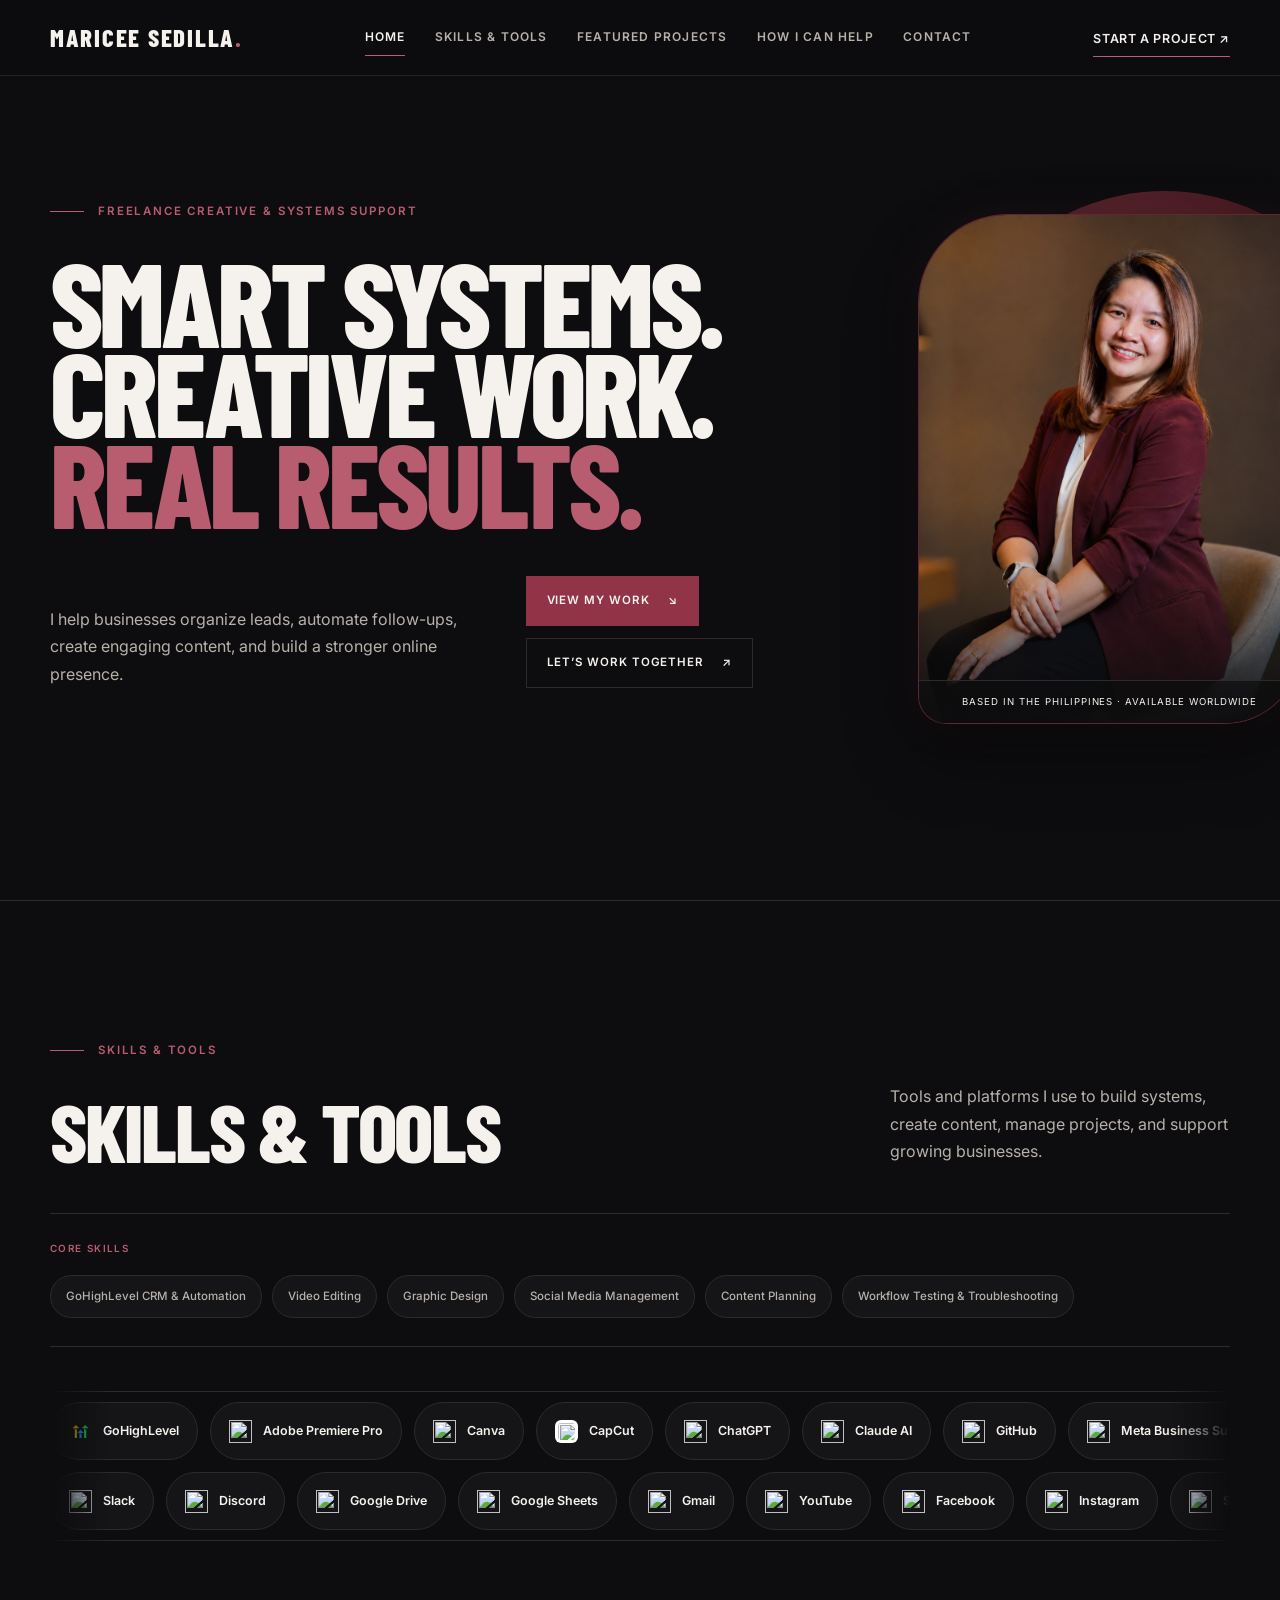
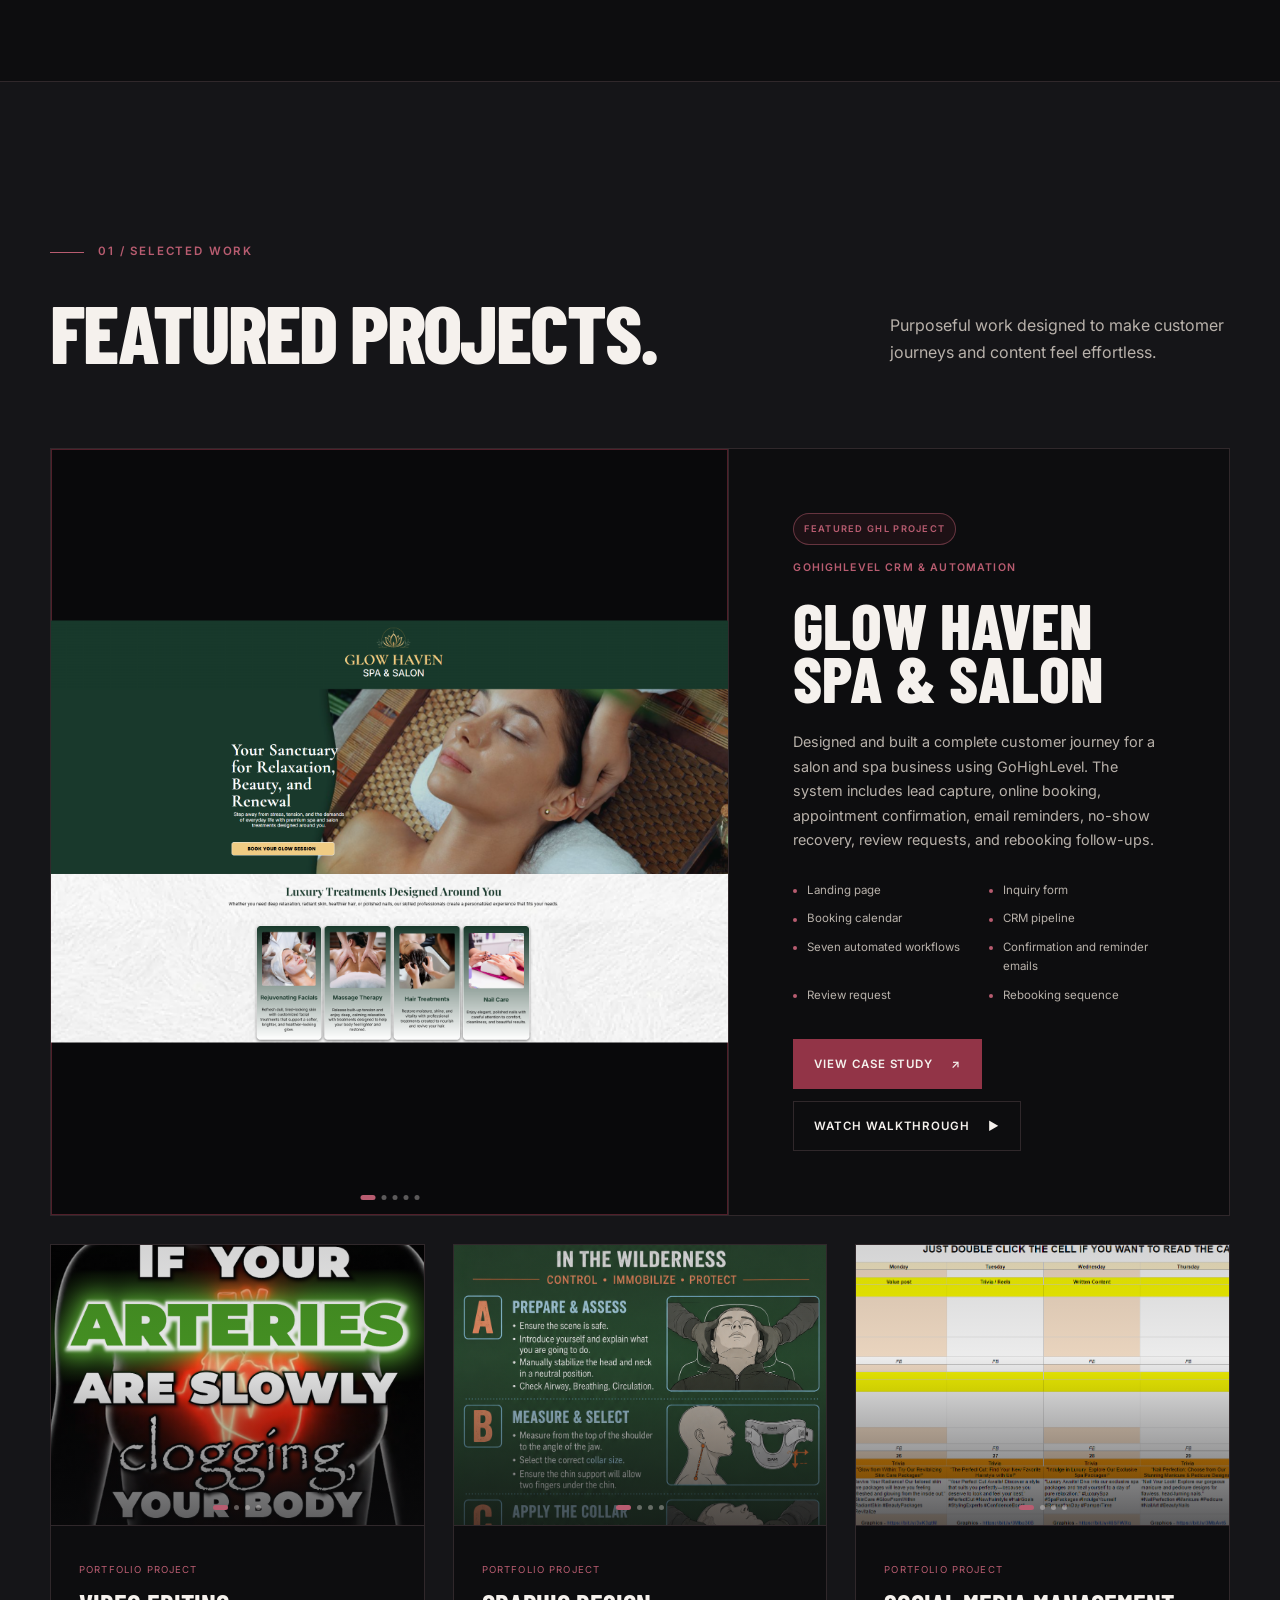
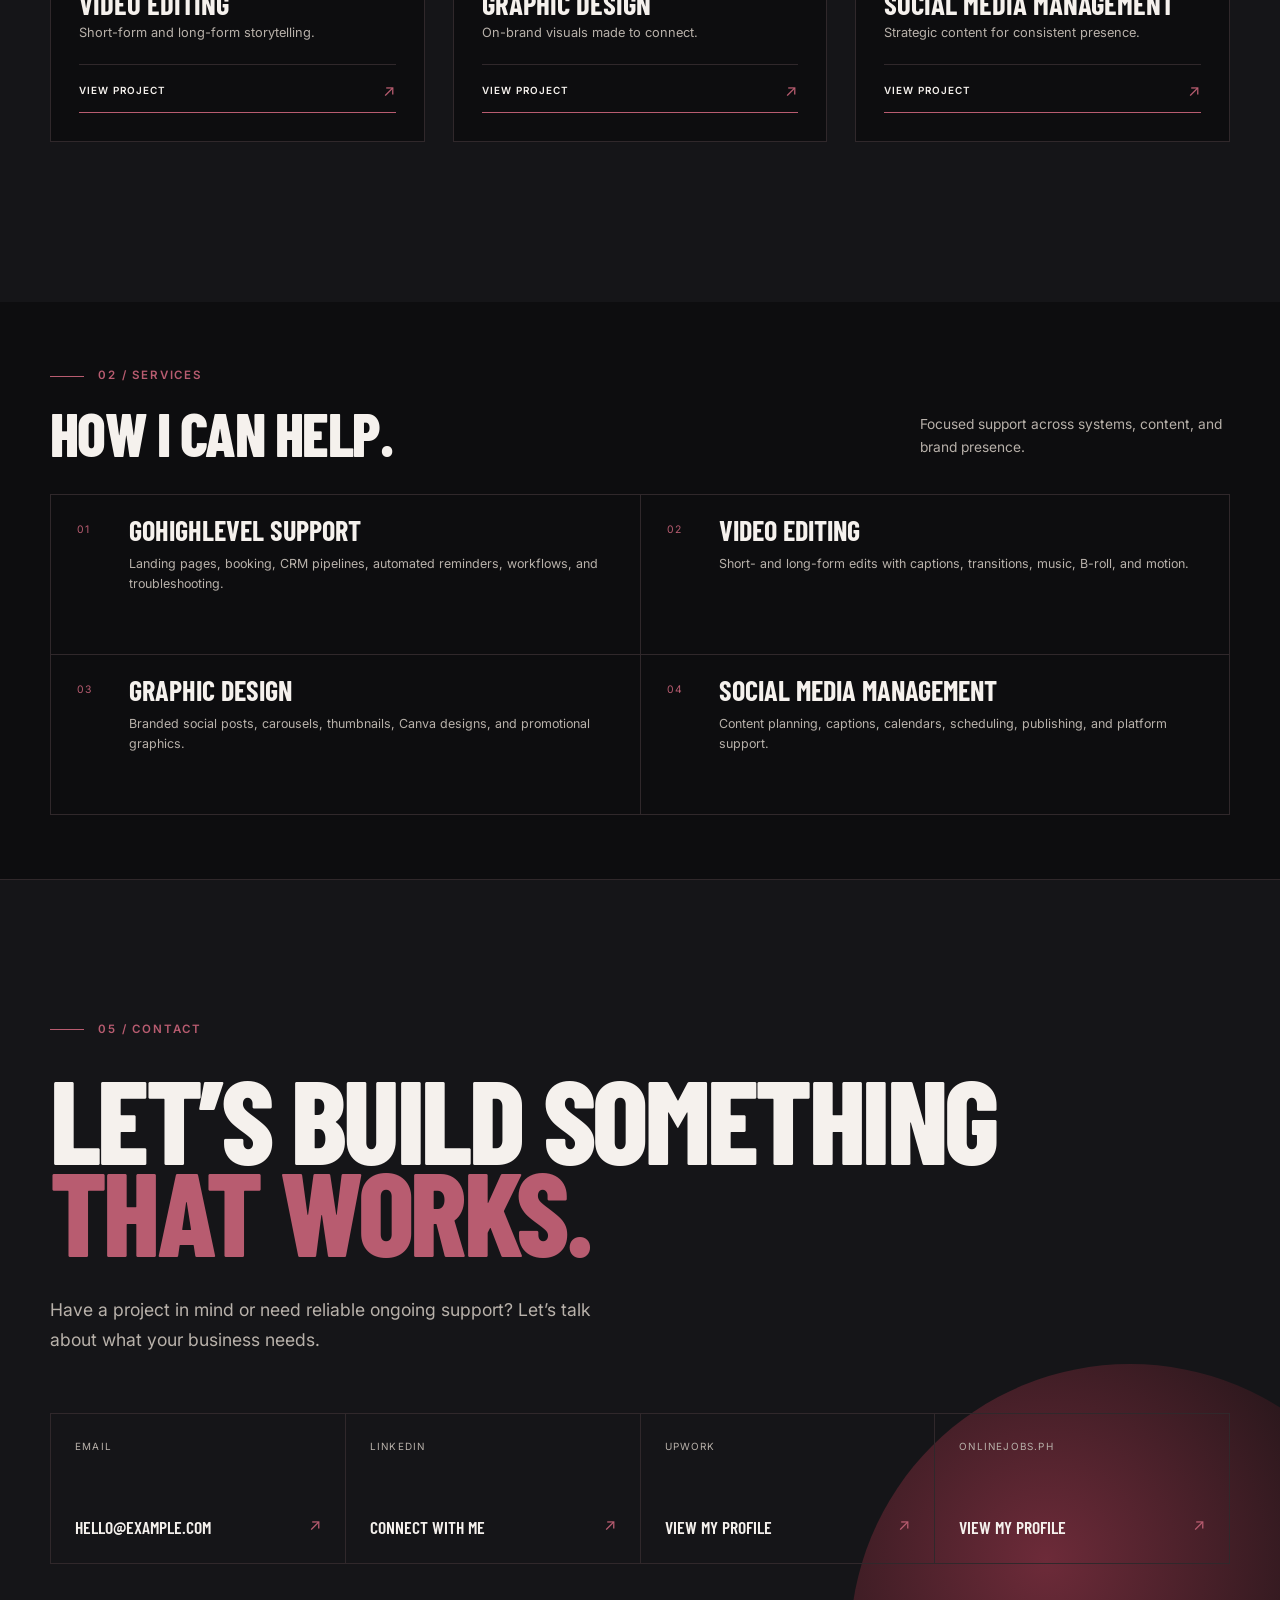
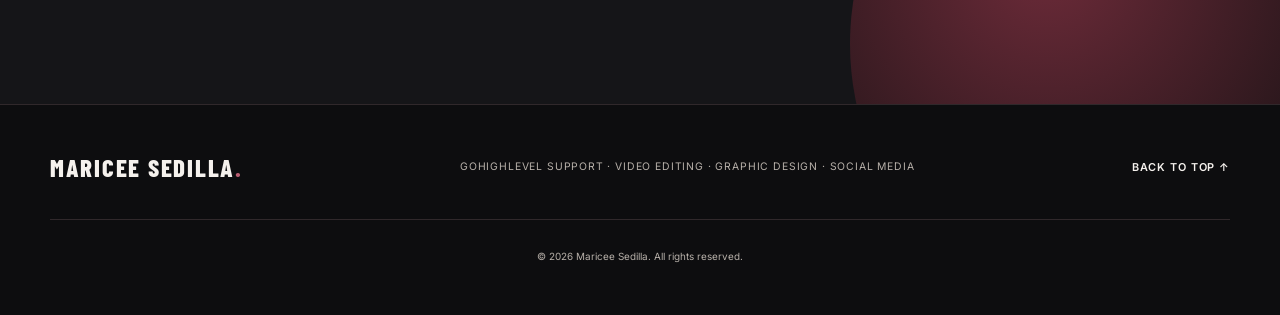
==== commit 1b10d7b8: "Use original brand colors for tool icons" ====
--- a/index.html
+++ b/index.html
@@ -96,26 +96,26 @@
               <ul class="tool-marquee-group">
                 <li><img src="assets/icons/highlevel-arrows.svg" alt="" loading="lazy" decoding="async">GoHighLevel</li>
                 <li><img src="https://api.iconify.design/devicon/premierepro.svg" alt="" loading="lazy" decoding="async">Adobe Premiere Pro</li>
-                <li><img src="https://api.iconify.design/simple-icons/canva.svg?color=%23B85C70" alt="" loading="lazy" decoding="async">Canva</li>
-                <li><img src="https://api.iconify.design/arcticons/capcut.svg?color=%23B85C70" alt="" loading="lazy" decoding="async">CapCut</li>
-                <li><img src="https://api.iconify.design/simple-icons/openai.svg?color=%23B85C70" alt="" loading="lazy" decoding="async">ChatGPT</li>
-                <li><img src="https://api.iconify.design/simple-icons/claude.svg?color=%23B85C70" alt="" loading="lazy" decoding="async">Claude AI</li>
-                <li><img src="https://api.iconify.design/simple-icons/github.svg?color=%23B85C70" alt="" loading="lazy" decoding="async">GitHub</li>
-                <li><img src="https://api.iconify.design/simple-icons/meta.svg?color=%23B85C70" alt="" loading="lazy" decoding="async">Meta Business Suite</li>
+                <li><img src="https://api.iconify.design/devicon/canva.svg" alt="" loading="lazy" decoding="async">Canva</li>
+                <li><img class="tool-icon-on-light" src="https://api.iconify.design/arcticons/capcut.svg?color=%23000000" alt="" loading="lazy" decoding="async">CapCut</li>
+                <li><img src="https://api.iconify.design/arcticons/openai-chatgpt.svg?color=%2374AA9C" alt="" loading="lazy" decoding="async">ChatGPT</li>
+                <li><img src="https://api.iconify.design/simple-icons/claude.svg?color=%23D97757" alt="" loading="lazy" decoding="async">Claude AI</li>
+                <li><img src="https://api.iconify.design/skill-icons/github-dark.svg" alt="" loading="lazy" decoding="async">GitHub</li>
+                <li><img src="https://api.iconify.design/logos/meta-icon.svg" alt="" loading="lazy" decoding="async">Meta Business Suite</li>
               </ul>
             </div>
           </div>
           <div class="tool-marquee-row tool-marquee-row-reverse" data-marquee-row>
             <div class="tool-marquee-track">
               <ul class="tool-marquee-group">
-                <li><img src="https://api.iconify.design/simple-icons/slack.svg?color=%23B85C70" alt="" loading="lazy" decoding="async">Slack</li>
-                <li><img src="https://api.iconify.design/simple-icons/discord.svg?color=%23B85C70" alt="" loading="lazy" decoding="async">Discord</li>
-                <li><img src="https://api.iconify.design/simple-icons/googledrive.svg?color=%23B85C70" alt="" loading="lazy" decoding="async">Google Drive</li>
-                <li><img src="https://api.iconify.design/simple-icons/googlesheets.svg?color=%23B85C70" alt="" loading="lazy" decoding="async">Google Sheets</li>
-                <li><img src="https://api.iconify.design/simple-icons/gmail.svg?color=%23B85C70" alt="" loading="lazy" decoding="async">Gmail</li>
-                <li><img src="https://api.iconify.design/simple-icons/youtube.svg?color=%23B85C70" alt="" loading="lazy" decoding="async">YouTube</li>
-                <li><img src="https://api.iconify.design/simple-icons/facebook.svg?color=%23B85C70" alt="" loading="lazy" decoding="async">Facebook</li>
-                <li><img src="https://api.iconify.design/simple-icons/instagram.svg?color=%23B85C70" alt="" loading="lazy" decoding="async">Instagram</li>
+                <li><img src="https://api.iconify.design/logos/slack-icon.svg" alt="" loading="lazy" decoding="async">Slack</li>
+                <li><img src="https://api.iconify.design/logos/discord-icon.svg" alt="" loading="lazy" decoding="async">Discord</li>
+                <li><img src="https://api.iconify.design/logos/google-drive.svg" alt="" loading="lazy" decoding="async">Google Drive</li>
+                <li><img src="https://api.iconify.design/simple-icons/googlesheets.svg?color=%2334A853" alt="" loading="lazy" decoding="async">Google Sheets</li>
+                <li><img src="https://api.iconify.design/logos/google-gmail.svg" alt="" loading="lazy" decoding="async">Gmail</li>
+                <li><img src="https://api.iconify.design/logos/youtube-icon.svg" alt="" loading="lazy" decoding="async">YouTube</li>
+                <li><img src="https://api.iconify.design/logos/facebook.svg" alt="" loading="lazy" decoding="async">Facebook</li>
+                <li><img src="https://api.iconify.design/skill-icons/instagram.svg" alt="" loading="lazy" decoding="async">Instagram</li>
               </ul>
             </div>
           </div>
--- a/styles.css
+++ b/styles.css
@@ -189,6 +189,7 @@
 .tool-marquee-group li { display: inline-flex; min-height: 58px; align-items: center; gap: 11px; padding: 0 18px; border: 1px solid var(--border); border-radius: 999px; background: var(--bg-soft); color: var(--text); font-size: .78rem; font-weight: 600; white-space: nowrap; transition: border-color .25s ease, background .25s ease, box-shadow .25s ease, color .25s ease, transform .25s ease; }
 .tool-marquee-group li:hover { border-color: rgba(184, 92, 112, .72); background: rgba(146, 52, 71, .12); box-shadow: 0 0 28px rgba(146, 52, 71, .2); color: var(--rose); transform: translateY(-1px); }
 .tool-marquee-group img { width: 23px; height: 23px; flex: none; object-fit: contain; }
+.tool-marquee-group img.tool-icon-on-light { padding: 3px; border-radius: 6px; background: #fff; }
 @keyframes tool-marquee-left { to { transform: translate3d(-50%, 0, 0); } }
 @keyframes tool-marquee-right { from { transform: translate3d(-50%, 0, 0); } to { transform: translate3d(0, 0, 0); } }
 
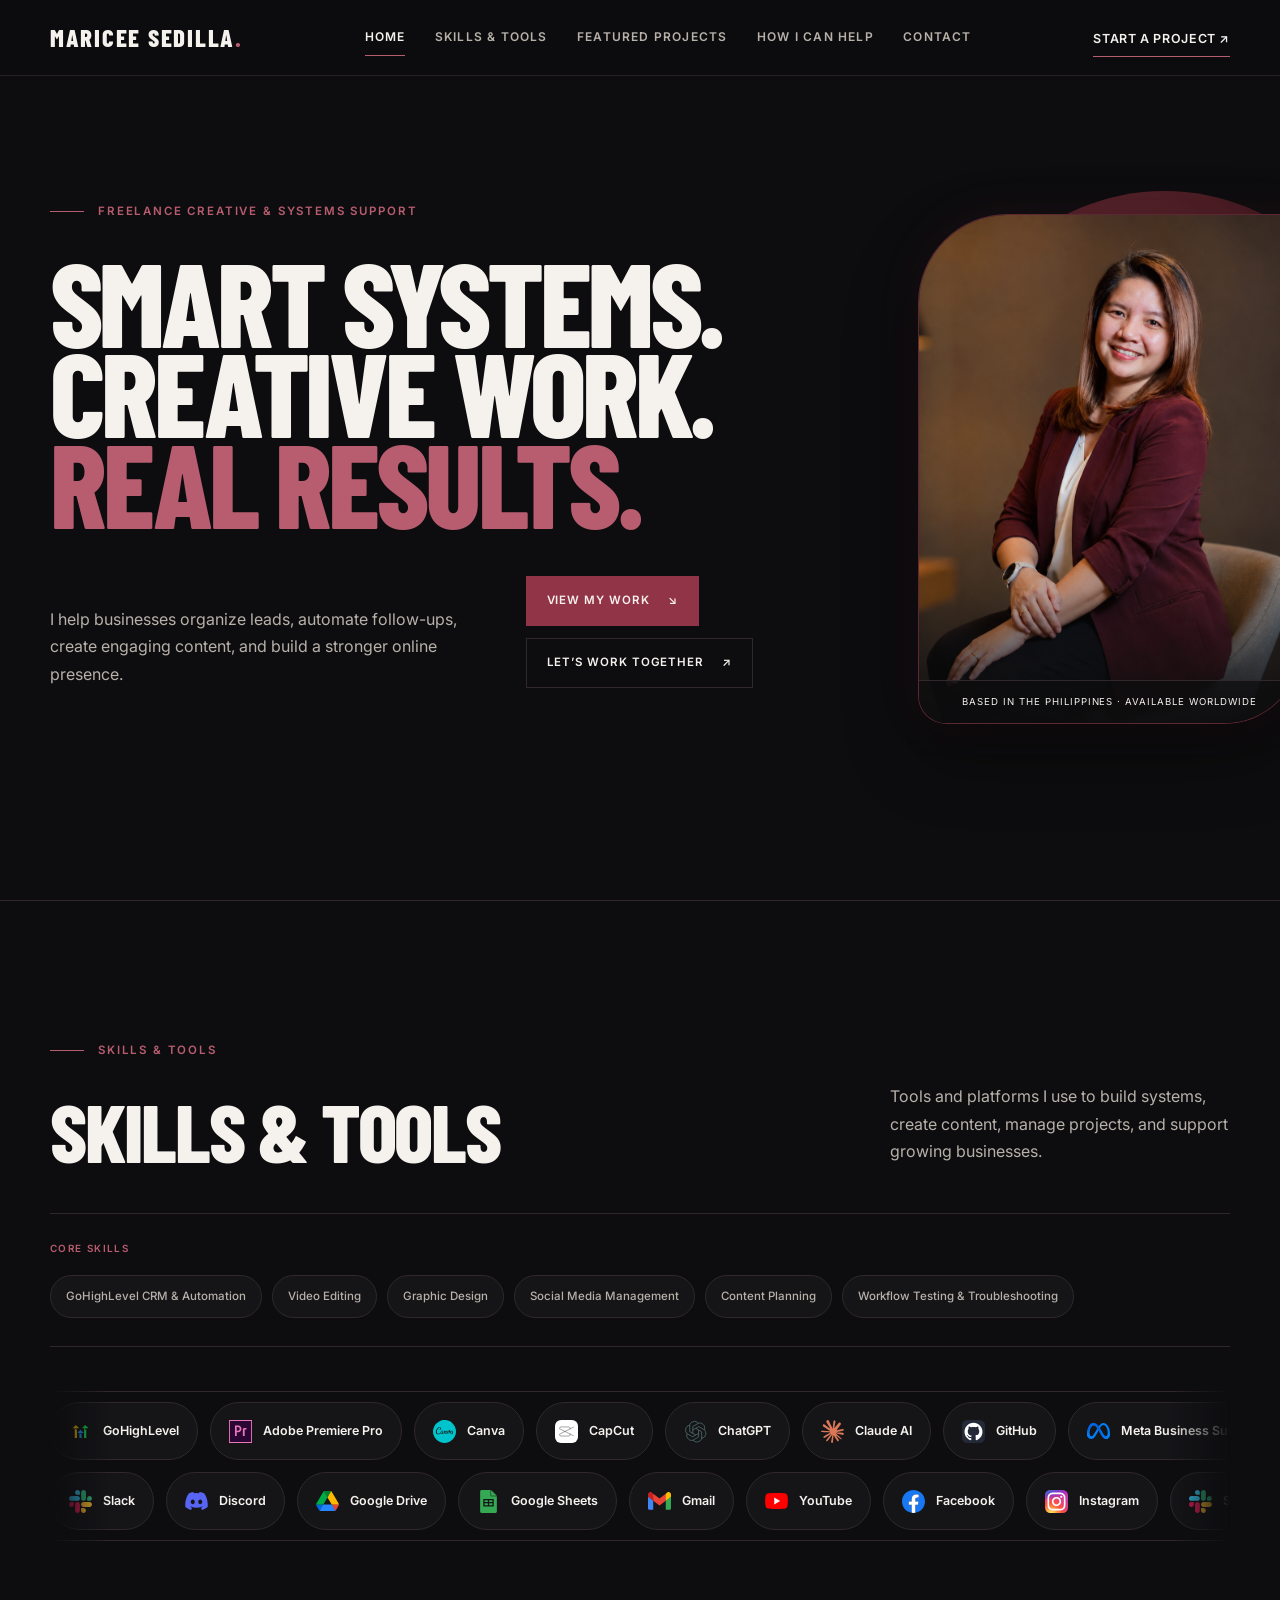
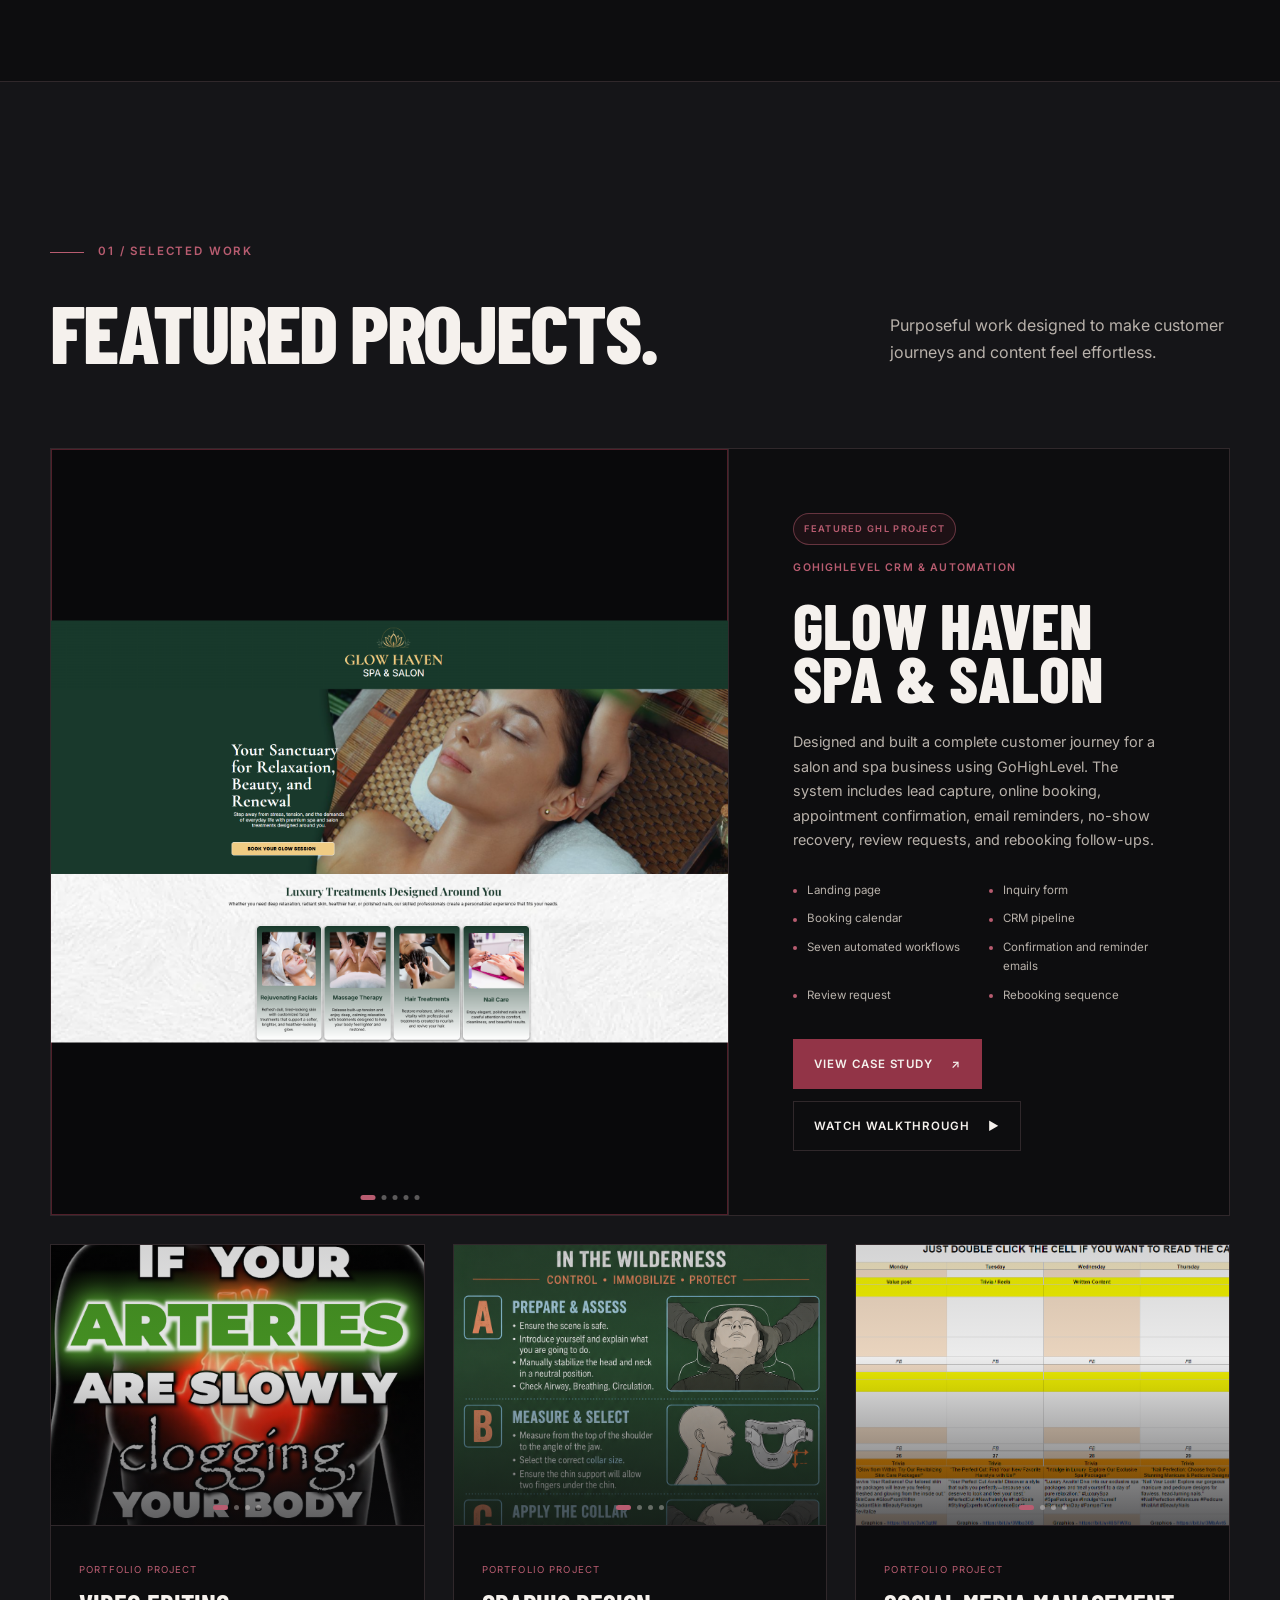
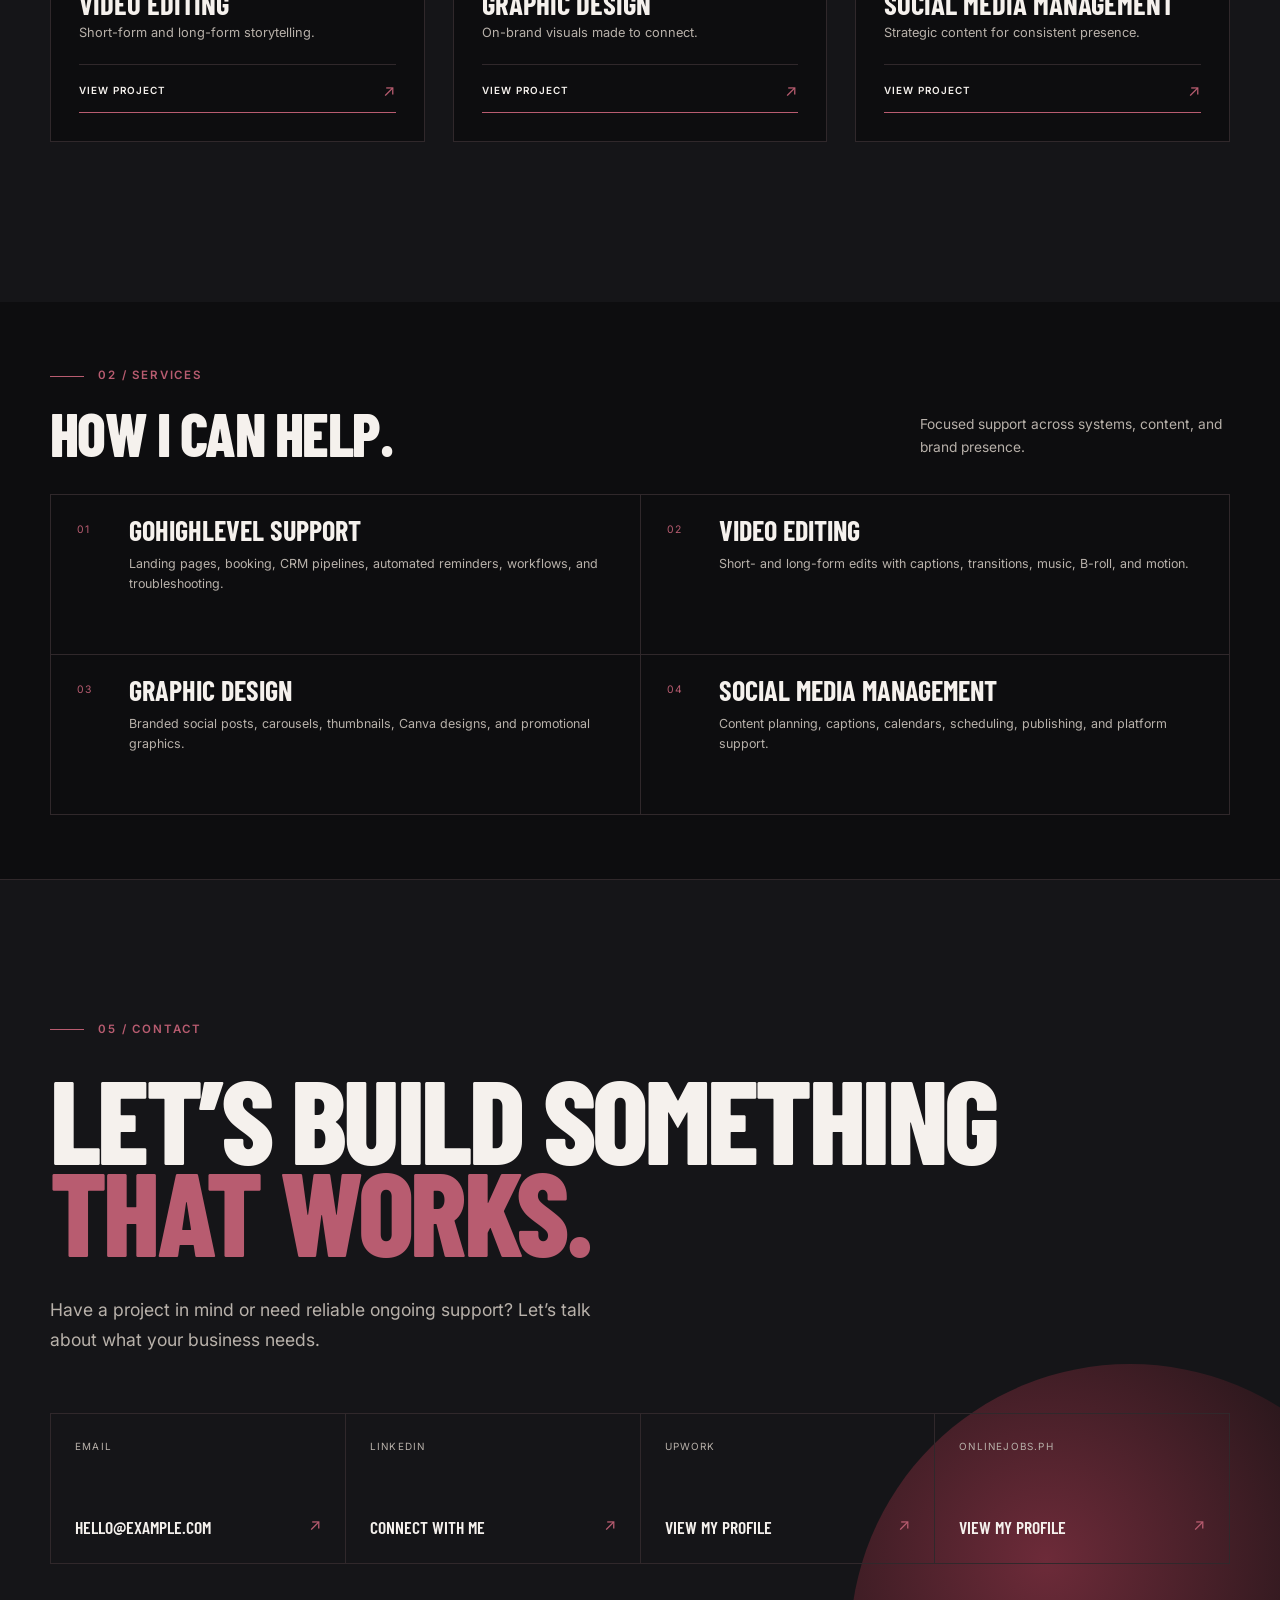
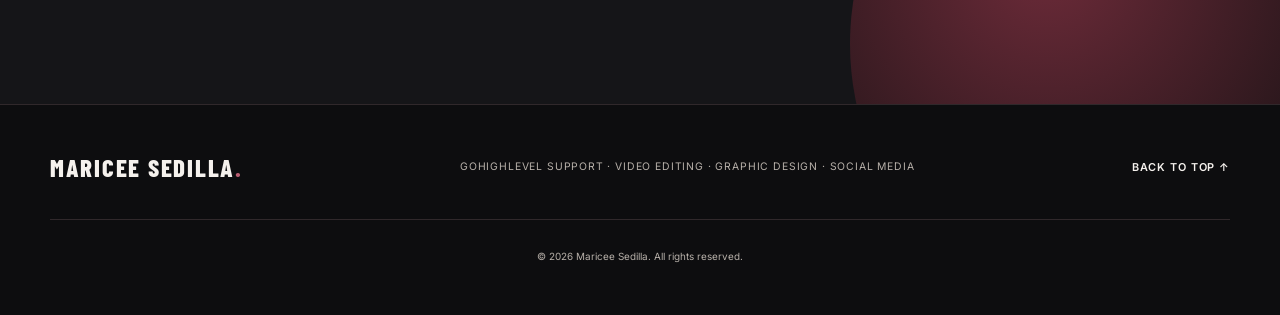
==== commit 8903b391: "Add full color tool logo files" ====
--- a/index.html
+++ b/index.html
@@ -94,28 +94,28 @@
           <div class="tool-marquee-row" data-marquee-row>
             <div class="tool-marquee-track">
               <ul class="tool-marquee-group">
-                <li><img src="assets/icons/highlevel-arrows.svg" alt="" loading="lazy" decoding="async">GoHighLevel</li>
-                <li><img src="https://api.iconify.design/devicon/premierepro.svg" alt="" loading="lazy" decoding="async">Adobe Premiere Pro</li>
-                <li><img src="https://api.iconify.design/devicon/canva.svg" alt="" loading="lazy" decoding="async">Canva</li>
-                <li><img class="tool-icon-on-light" src="https://api.iconify.design/arcticons/capcut.svg?color=%23000000" alt="" loading="lazy" decoding="async">CapCut</li>
-                <li><img src="https://api.iconify.design/arcticons/openai-chatgpt.svg?color=%2374AA9C" alt="" loading="lazy" decoding="async">ChatGPT</li>
-                <li><img src="https://api.iconify.design/simple-icons/claude.svg?color=%23D97757" alt="" loading="lazy" decoding="async">Claude AI</li>
-                <li><img src="https://api.iconify.design/skill-icons/github-dark.svg" alt="" loading="lazy" decoding="async">GitHub</li>
-                <li><img src="https://api.iconify.design/logos/meta-icon.svg" alt="" loading="lazy" decoding="async">Meta Business Suite</li>
+                <li><img src="assets/icons/gohighlevel.svg" alt="" loading="lazy" decoding="async">GoHighLevel</li>
+                <li><img src="assets/icons/premiere-pro.svg" alt="" loading="lazy" decoding="async">Adobe Premiere Pro</li>
+                <li><img src="assets/icons/canva.svg" alt="" loading="lazy" decoding="async">Canva</li>
+                <li><img class="tool-icon-on-light" src="assets/icons/capcut.svg" alt="" loading="lazy" decoding="async">CapCut</li>
+                <li><img src="assets/icons/chatgpt.svg" alt="" loading="lazy" decoding="async">ChatGPT</li>
+                <li><img src="assets/icons/claude-ai.svg" alt="" loading="lazy" decoding="async">Claude AI</li>
+                <li><img src="assets/icons/github.svg" alt="" loading="lazy" decoding="async">GitHub</li>
+                <li><img src="assets/icons/meta-business-suite.svg" alt="" loading="lazy" decoding="async">Meta Business Suite</li>
               </ul>
             </div>
           </div>
           <div class="tool-marquee-row tool-marquee-row-reverse" data-marquee-row>
             <div class="tool-marquee-track">
               <ul class="tool-marquee-group">
-                <li><img src="https://api.iconify.design/logos/slack-icon.svg" alt="" loading="lazy" decoding="async">Slack</li>
-                <li><img src="https://api.iconify.design/logos/discord-icon.svg" alt="" loading="lazy" decoding="async">Discord</li>
-                <li><img src="https://api.iconify.design/logos/google-drive.svg" alt="" loading="lazy" decoding="async">Google Drive</li>
-                <li><img src="https://api.iconify.design/simple-icons/googlesheets.svg?color=%2334A853" alt="" loading="lazy" decoding="async">Google Sheets</li>
-                <li><img src="https://api.iconify.design/logos/google-gmail.svg" alt="" loading="lazy" decoding="async">Gmail</li>
-                <li><img src="https://api.iconify.design/logos/youtube-icon.svg" alt="" loading="lazy" decoding="async">YouTube</li>
-                <li><img src="https://api.iconify.design/logos/facebook.svg" alt="" loading="lazy" decoding="async">Facebook</li>
-                <li><img src="https://api.iconify.design/skill-icons/instagram.svg" alt="" loading="lazy" decoding="async">Instagram</li>
+                <li><img src="assets/icons/slack.svg" alt="" loading="lazy" decoding="async">Slack</li>
+                <li><img src="assets/icons/discord.svg" alt="" loading="lazy" decoding="async">Discord</li>
+                <li><img src="assets/icons/google-drive.svg" alt="" loading="lazy" decoding="async">Google Drive</li>
+                <li><img src="assets/icons/google-sheets.svg" alt="" loading="lazy" decoding="async">Google Sheets</li>
+                <li><img src="assets/icons/gmail.svg" alt="" loading="lazy" decoding="async">Gmail</li>
+                <li><img src="assets/icons/youtube.svg" alt="" loading="lazy" decoding="async">YouTube</li>
+                <li><img src="assets/icons/facebook.svg" alt="" loading="lazy" decoding="async">Facebook</li>
+                <li><img src="assets/icons/instagram.svg" alt="" loading="lazy" decoding="async">Instagram</li>
               </ul>
             </div>
           </div>
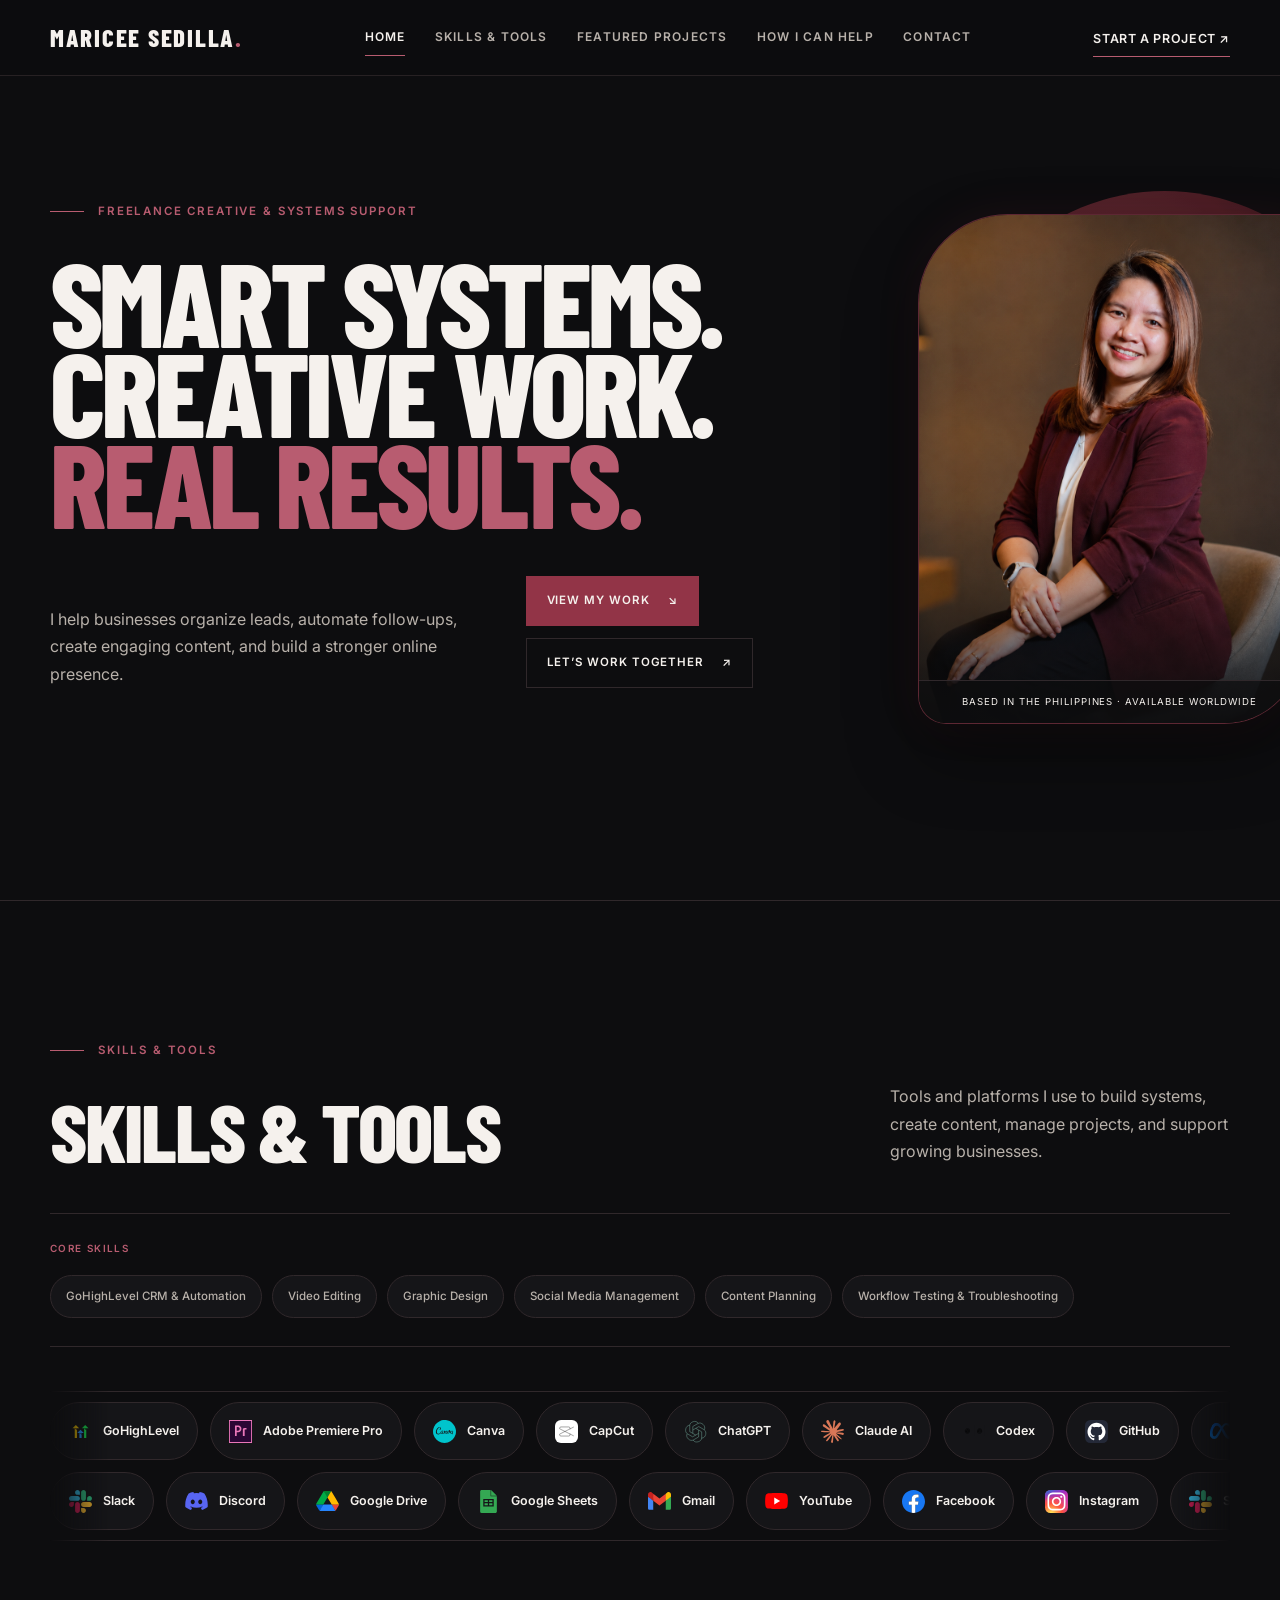
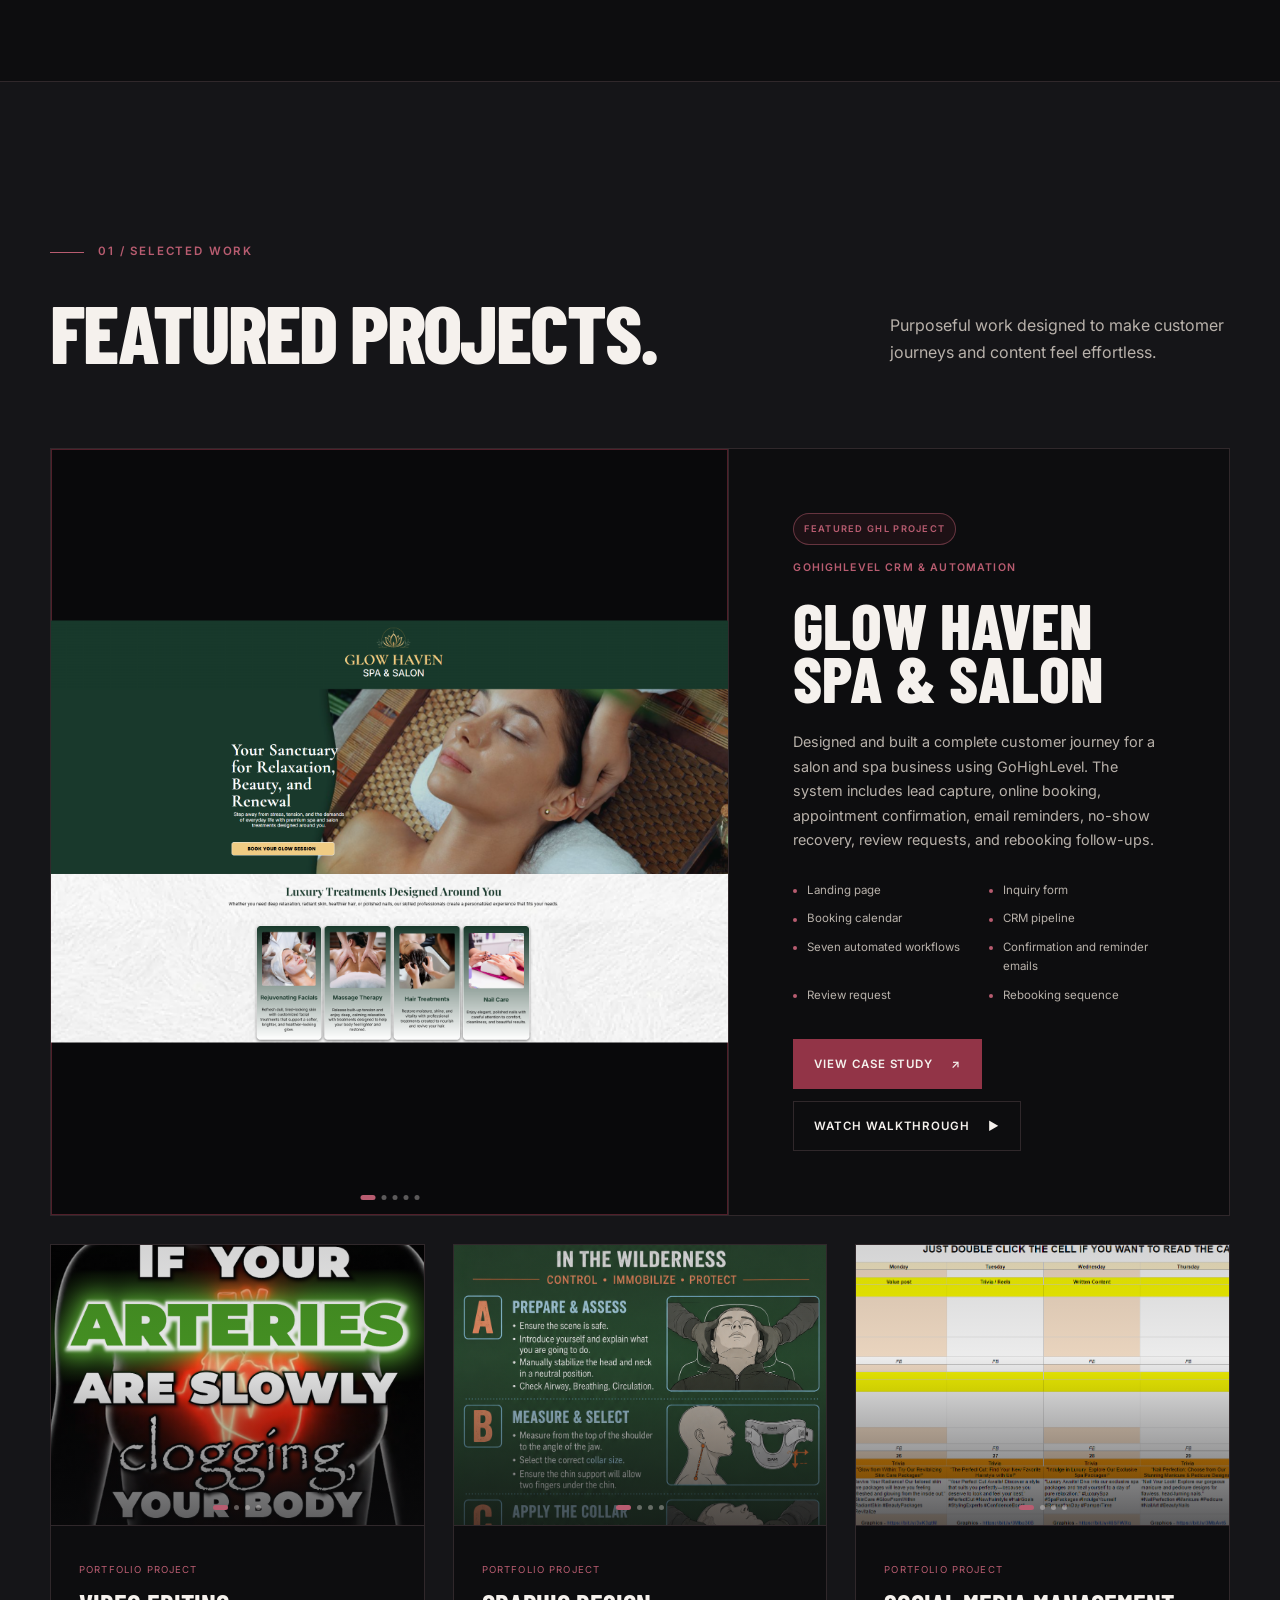
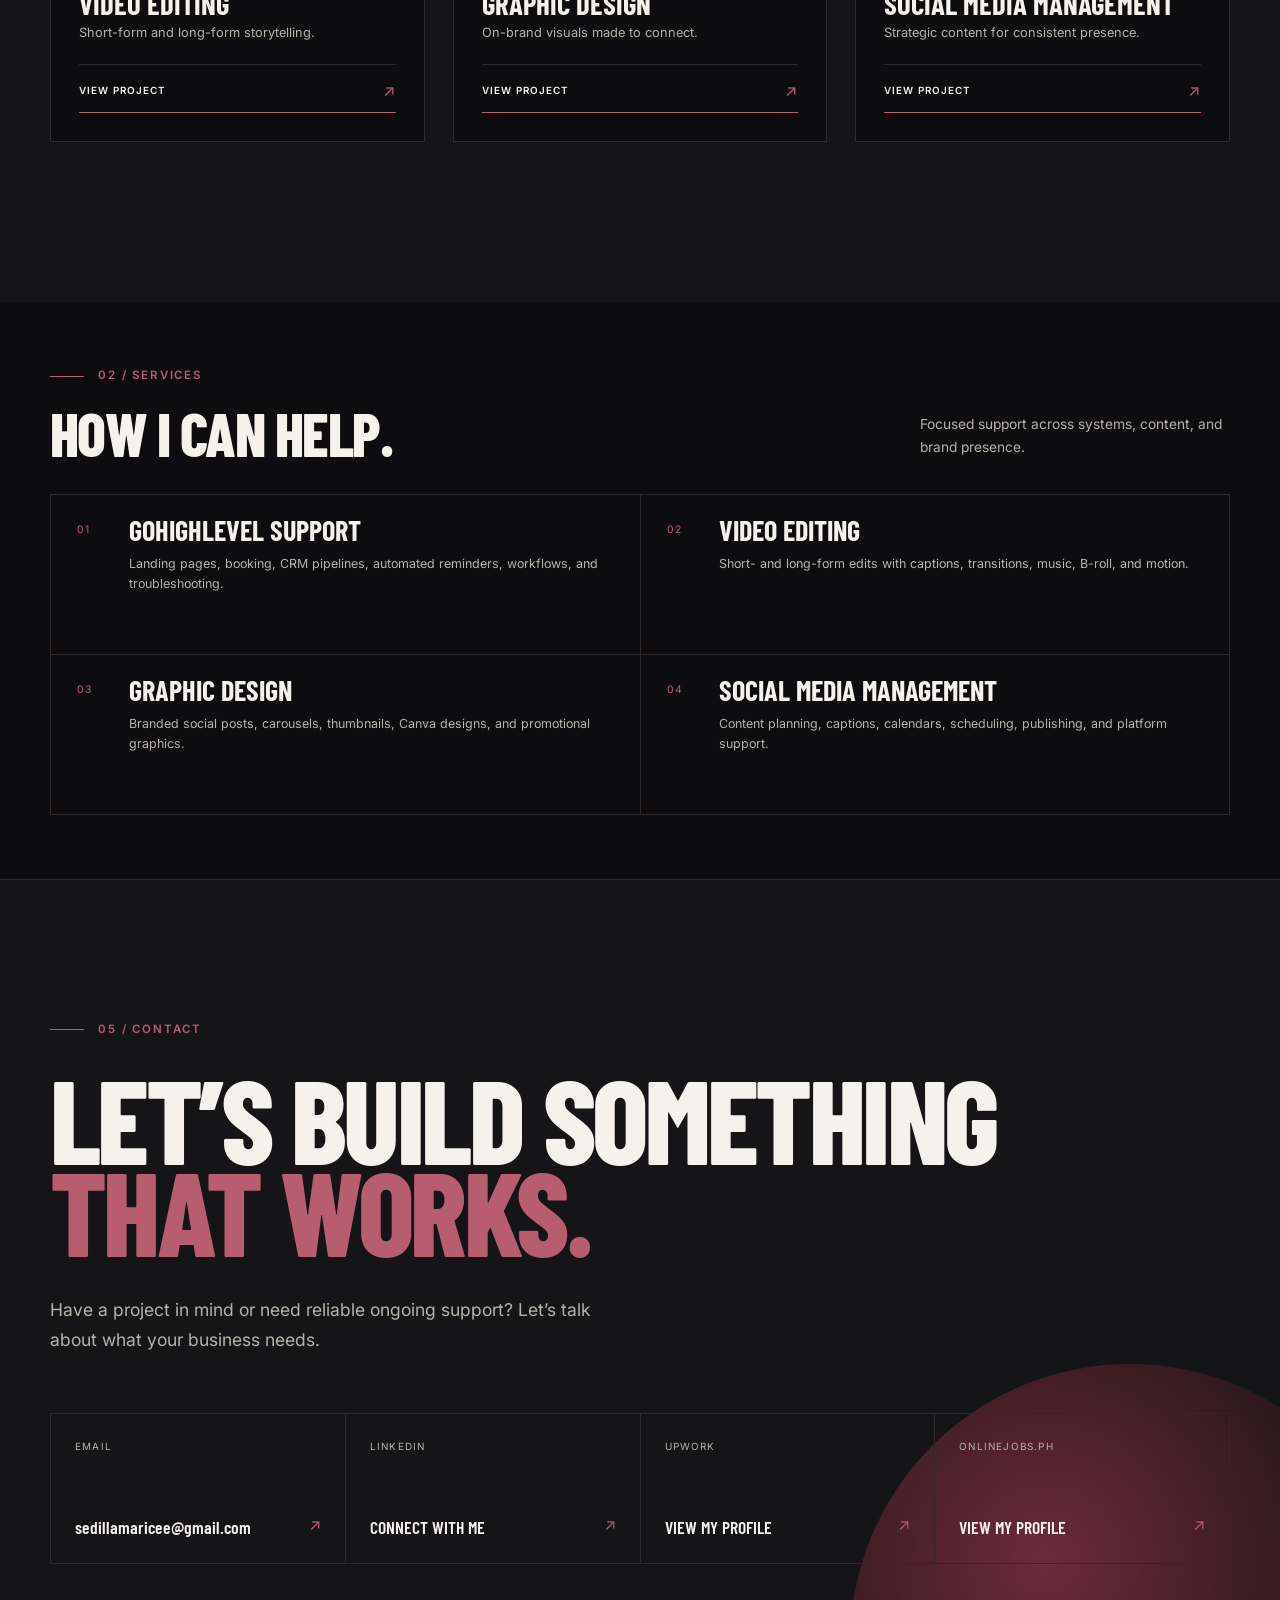
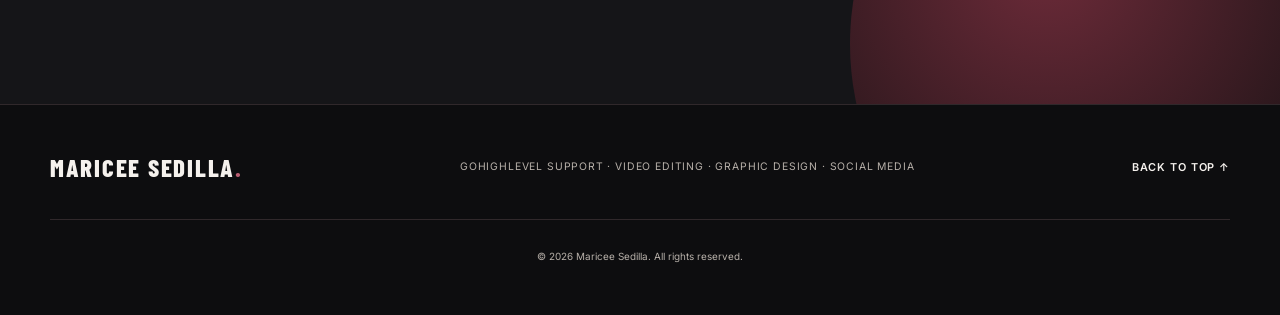
==== commit 7c926f03: "Add contact profile links" ====
--- a/index.html
+++ b/index.html
@@ -100,6 +100,7 @@
                 <li><img class="tool-icon-on-light" src="assets/icons/capcut.svg" alt="" loading="lazy" decoding="async">CapCut</li>
                 <li><img src="assets/icons/chatgpt.svg" alt="" loading="lazy" decoding="async">ChatGPT</li>
                 <li><img src="assets/icons/claude-ai.svg" alt="" loading="lazy" decoding="async">Claude AI</li>
+                <li data-category="AI-Assisted Web Development"><img src="assets/icons/codex.svg" alt="" loading="lazy" decoding="async">Codex<span class="sr-only"> — AI-Assisted Web Development</span></li>
                 <li><img src="assets/icons/github.svg" alt="" loading="lazy" decoding="async">GitHub</li>
                 <li><img src="assets/icons/meta-business-suite.svg" alt="" loading="lazy" decoding="async">Meta Business Suite</li>
               </ul>
@@ -253,11 +254,10 @@
         <h2 id="contact-title">LET’S BUILD SOMETHING<br><span>THAT WORKS.</span></h2>
         <p>Have a project in mind or need reliable ongoing support? Let’s talk about what your business needs.</p>
         <div class="contact-links">
-          <!-- Replace the email address and # placeholders below with your real contact links. -->
-          <a href="mailto:hello@example.com"><span>Email</span><strong>hello@example.com</strong><b aria-hidden="true">↗</b></a>
-          <a href="#" aria-label="LinkedIn profile link — update this placeholder"><span>LinkedIn</span><strong>Connect with me</strong><b aria-hidden="true">↗</b></a>
-          <a href="#" aria-label="Upwork profile link — update this placeholder"><span>Upwork</span><strong>View my profile</strong><b aria-hidden="true">↗</b></a>
-          <a href="#" aria-label="OnlineJobs.ph profile link — update this placeholder"><span>OnlineJobs.ph</span><strong>View my profile</strong><b aria-hidden="true">↗</b></a>
+          <a href="mailto:sedillamaricee@gmail.com?subject=Portfolio%20Inquiry%20for%20Maricee%20Sedilla" aria-label="Email Maricee Sedilla at sedillamaricee@gmail.com"><span>Email</span><strong class="contact-email-address">sedillamaricee@gmail.com</strong><b aria-hidden="true">↗</b></a>
+          <a href="https://www.linkedin.com/in/maricee-sedilla-3a23872ab" target="_blank" rel="noopener noreferrer" aria-label="Connect with Maricee Sedilla on LinkedIn, opens in a new tab"><span>LinkedIn</span><strong>CONNECT WITH ME</strong><b aria-hidden="true">↗</b></a>
+          <a href="https://www.upwork.com/freelancers/~015e1022c9ebd35893?mp_source=share" target="_blank" rel="noopener noreferrer" aria-label="View Maricee Sedilla’s Upwork profile, opens in a new tab"><span>Upwork</span><strong>VIEW MY PROFILE</strong><b aria-hidden="true">↗</b></a>
+          <a href="https://www.onlinejobs.ph/jobseekers/info/372264" target="_blank" rel="noopener noreferrer" aria-label="View Maricee Sedilla’s OnlineJobs.ph profile, opens in a new tab"><span>OnlineJobs.ph</span><strong>VIEW MY PROFILE</strong><b aria-hidden="true">↗</b></a>
         </div>
       </div>
     </section>
--- a/styles.css
+++ b/styles.css
@@ -200,10 +200,11 @@
 .contact h2 span { color: var(--rose); }
 .contact-inner > p:not(.eyebrow) { max-width: 550px; margin: 0 0 58px; color: var(--text-soft); font-size: 1.1rem; }
 .contact-links { display: grid; grid-template-columns: repeat(4, 1fr); border-top: 1px solid var(--border); border-left: 1px solid var(--border); }
-.contact-links a { display: grid; min-height: 150px; grid-template-columns: 1fr auto; align-content: space-between; gap: 4px; padding: 24px; border-right: 1px solid var(--border); border-bottom: 1px solid var(--border); transition: background .2s ease; }
-.contact-links a:hover { background: rgba(146, 52, 71, .14); }
+.contact-links a { display: grid; min-height: 150px; grid-template-columns: 1fr auto; align-content: space-between; gap: 4px; padding: 24px; border-right: 1px solid var(--border); border-bottom: 1px solid var(--border); cursor: pointer; transition: background .2s ease, border-color .2s ease; }
+.contact-links a:hover { border-color: rgba(184, 92, 112, .55); background: rgba(146, 52, 71, .14); }
 .contact-links span { grid-column: 1 / -1; color: var(--text-soft); font-size: .62rem; letter-spacing: .12em; text-transform: uppercase; }
 .contact-links strong { align-self: end; font: 600 1.1rem/1.2 var(--heading); text-transform: uppercase; }
+.contact-links .contact-email-address { text-transform: none; }
 .contact-links b { align-self: end; color: var(--rose); font-weight: 400; transition: transform .2s ease; }
 .contact-links a:hover b { transform: translate(3px, -3px); }
 
